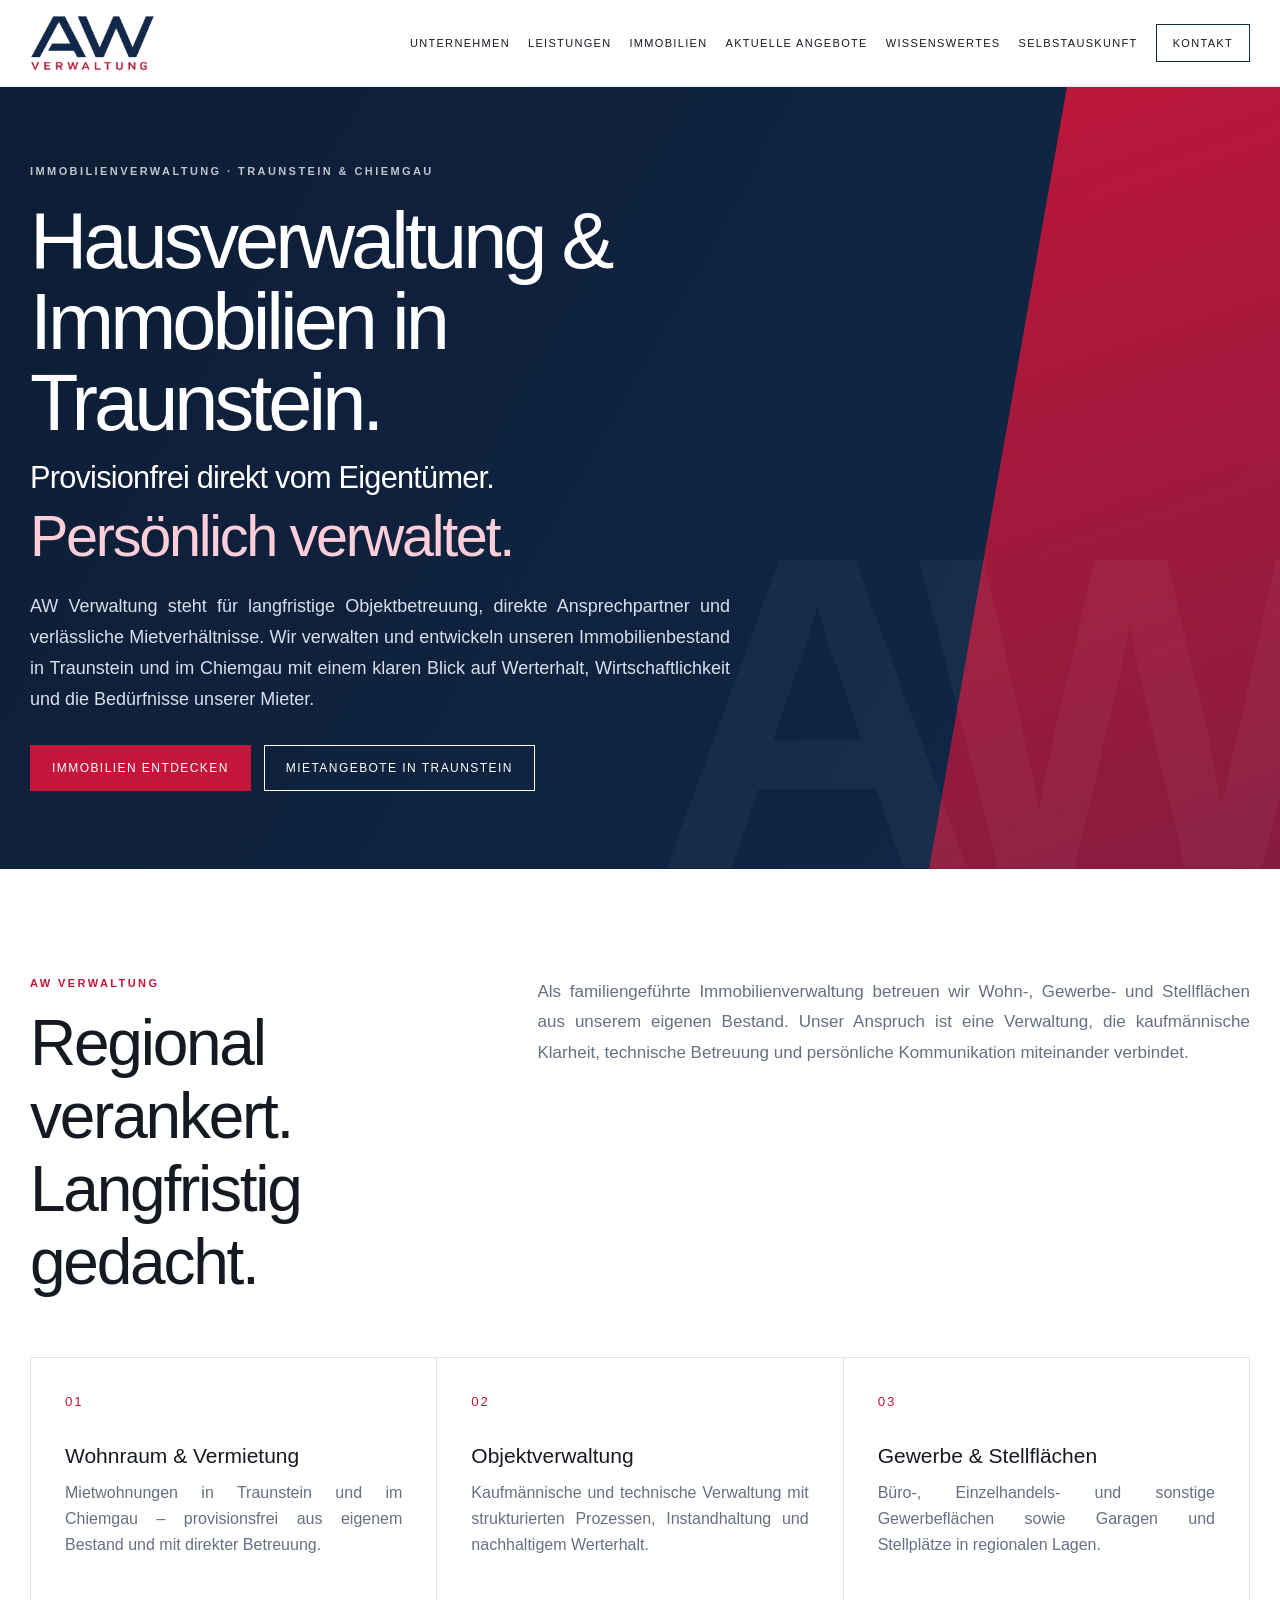
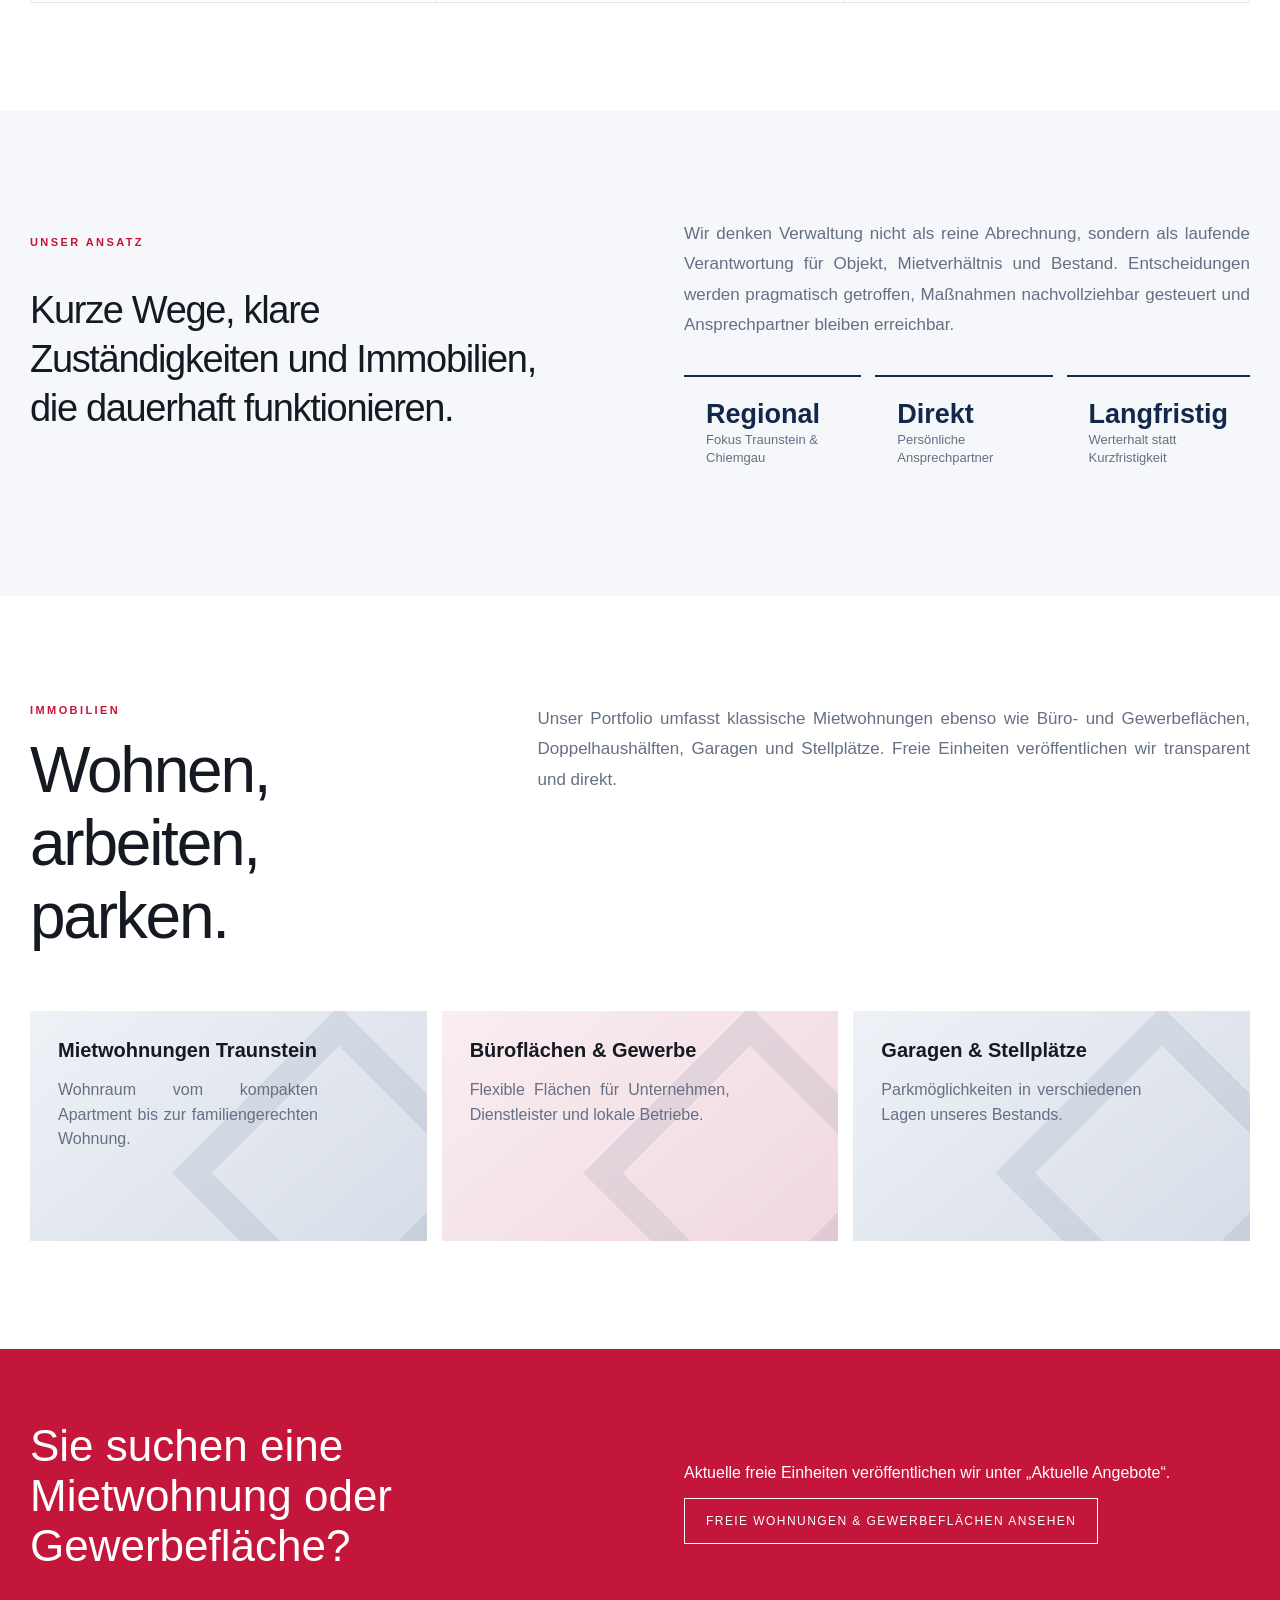
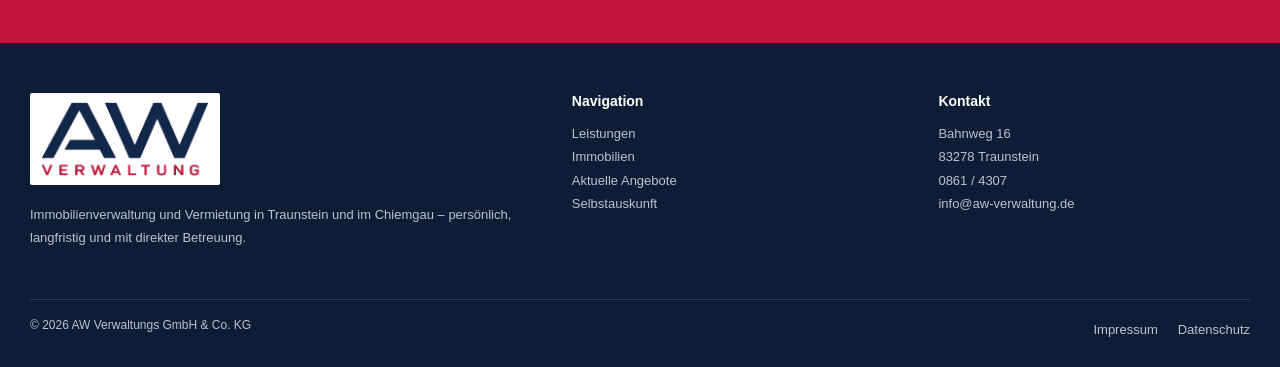
==== index.html @ 9e70189b "Optimize homepage H1 for local SEO" ====
<!doctype html><html lang="de"><head><meta charset="utf-8"><meta name="viewport" content="width=device-width,initial-scale=1"><title>Hausverwaltung Traunstein & Chiemgau | Mietwohnungen & Objektverwaltung | AW Verwaltung</title><meta name="description" content="AW Verwaltung in Traunstein: Hausverwaltung und Objektverwaltung im Chiemgau, Mietwohnungen in Traunstein, Büroflächen, Gewerbeimmobilien, Garagen und Stellplätze aus eigenem Bestand."><meta name="robots" content="index,follow,max-image-preview:large"><link rel="canonical" href="https://www.aw-verwaltung.de/"><meta property="og:title" content="AW Verwaltung | Immobilien in Traunstein & im Chiemgau"><meta property="og:description" content="Persönliche Immobilienverwaltung, Mietwohnungen, Büro- und Gewerbeflächen in Traunstein und im Chiemgau."><meta property="og:type" content="website"><meta property="og:url" content="https://www.aw-verwaltung.de/"><meta property="og:site_name" content="AW Verwaltung"><meta property="og:locale" content="de_DE"><meta property="og:image" content="https://www.aw-verwaltung.de/assets/aw-preview.jpg?v=20260828-2"><meta property="og:image:secure_url" content="https://www.aw-verwaltung.de/assets/aw-preview.jpg?v=20260828-2"><meta property="og:image:type" content="image/jpeg"><meta property="og:image:width" content="1200"><meta property="og:image:height" content="630"><meta property="og:image:alt" content="AW Verwaltung"><meta name="twitter:card" content="summary_large_image"><meta name="twitter:image" content="https://www.aw-verwaltung.de/assets/aw-preview.jpg?v=20260828-2"><link rel="icon" type="image/png" href="assets/favicon.png"><link rel="apple-touch-icon" href="assets/apple-touch-icon.png"><link rel="stylesheet" href="styles.css"><script type="application/ld+json">{"@context":"https://schema.org","@graph":[{"@type":["Organization","RealEstateAgent"],"@id":"https://www.aw-verwaltung.de/#organization","name":"AW Verwaltungs GmbH & Co. KG","url":"https://www.aw-verwaltung.de/","email":"info@aw-verwaltung.de","telephone":"+49-861-4307","address":{"@type":"PostalAddress","streetAddress":"Bahnweg 16","postalCode":"83278","addressLocality":"Traunstein","addressCountry":"DE"},"areaServed":[{"@type":"City","name":"Traunstein"},{"@type":"AdministrativeArea","name":"Chiemgau"}],"knowsAbout":["Hausverwaltung","Objektverwaltung","Mietverwaltung","Mietwohnungen","Büroflächen","Gewerbeimmobilien","Garagen und Stellplätze"]},{"@type":"WebSite","@id":"https://www.aw-verwaltung.de/#website","url":"https://www.aw-verwaltung.de/","name":"AW Verwaltung","publisher":{"@id":"https://www.aw-verwaltung.de/#organization"},"inLanguage":"de-DE"}]}</script></head><body><header class="header"><div class="wrap nav"><a class="brand" href="index.html"><img src="assets/aw-logo.png" alt="AW Verwaltung"></a><button class="menu" aria-label="Menü öffnen" aria-expanded="false">☰</button><nav class="navlinks"><a href="unternehmen.html">Unternehmen</a><a href="leistungen.html">Leistungen</a><a href="immobilien.html">Immobilien</a><a href="wissenswertes.html">Wissenswertes</a><a href="selbstauskunft.html">Selbstauskunft</a><a class="nav-cta" href="kontakt.html">Kontakt</a></nav></div></header><main><section class="hero"><div class="hero-accent"></div><div class="wrap hero-inner"><div class="hero-copy"><div class="eyebrow">Immobilienverwaltung · Traunstein &amp; Chiemgau</div><h1>Hausverwaltung &amp; Immobilien in Traunstein.</h1><div style="font-size:clamp(22px,2.4vw,34px);line-height:1.2;color:#fff;margin:-8px 0 8px;letter-spacing:-.025em">Provisionfrei direkt vom Eigentümer.</div><span class="hero-typed" style="display:block;font-size:clamp(34px,4.5vw,62px);line-height:1.08;color:#ffced9;letter-spacing:-.04em;margin-bottom:24px" data-typed-phrases="Persönlich verwaltet.|Werte langfristig erhalten.|Modern organisiert.|Verlässlich betreut.">Persönlich verwaltet.</span><p>AW Verwaltung steht für langfristige Objektbetreuung, direkte Ansprechpartner und verlässliche Mietverhältnisse. Wir verwalten und entwickeln unseren Immobilienbestand in Traunstein und im Chiemgau mit einem klaren Blick auf Werterhalt, Wirtschaftlichkeit und die Bedürfnisse unserer Mieter.</p><div class="actions"><a class="btn btn-red" href="immobilien.html">Immobilien entdecken</a><a class="btn btn-ghost" href="angebote.html">Mietangebote in Traunstein</a></div></div></div></section><section class="section"><div class="wrap"><div class="section-head"><div><div class="label">AW Verwaltung</div><h2>Regional verankert. Langfristig gedacht.</h2></div><p>Als familiengeführte Immobilienverwaltung betreuen wir Wohn-, Gewerbe- und Stellflächen aus unserem eigenen Bestand. Unser Anspruch ist eine Verwaltung, die kaufmännische Klarheit, technische Betreuung und persönliche Kommunikation miteinander verbindet.</p></div><div class="grid3 reveal"><div class="card"><small>01</small><h3>Wohnraum &amp; Vermietung</h3><p>Mietwohnungen in Traunstein und im Chiemgau – provisionsfrei aus eigenem Bestand und mit direkter Betreuung.</p></div><div class="card"><small>02</small><h3>Objektverwaltung</h3><p>Kaufmännische und technische Verwaltung mit strukturierten Prozessen, Instandhaltung und nachhaltigem Werterhalt.</p></div><div class="card"><small>03</small><h3>Gewerbe &amp; Stellflächen</h3><p>Büro-, Einzelhandels- und sonstige Gewerbeflächen sowie Garagen und Stellplätze in regionalen Lagen.</p></div></div></div></section><section class="section soft"><div class="wrap split"><div><div class="label">Unser Ansatz</div><p class="statement">Kurze Wege, klare Zuständigkeiten und Immobilien, die dauerhaft funktionieren.</p></div><div><p class="lead">Wir denken Verwaltung nicht als reine Abrechnung, sondern als laufende Verantwortung für Objekt, Mietverhältnis und Bestand. Entscheidungen werden pragmatisch getroffen, Maßnahmen nachvollziehbar gesteuert und Ansprechpartner bleiben erreichbar.</p><div class="stats"><div class="stat"><strong>Regional</strong><span>Fokus Traunstein &amp; Chiemgau</span></div><div class="stat"><strong>Direkt</strong><span>Persönliche Ansprechpartner</span></div><div class="stat"><strong>Langfristig</strong><span>Werterhalt statt Kurzfristigkeit</span></div></div></div></div></section><section class="section"><div class="wrap"><div class="section-head"><div><div class="label">Immobilien</div><h2>Wohnen, arbeiten, parken.</h2></div><p>Unser Portfolio umfasst klassische Mietwohnungen ebenso wie Büro- und Gewerbeflächen, Doppelhaushälften, Garagen und Stellplätze. Freie Einheiten veröffentlichen wir transparent und direkt.</p></div><div class="portfolio reveal"><div class="property"><b>Mietwohnungen Traunstein</b><p>Wohnraum vom kompakten Apartment bis zur familiengerechten Wohnung.</p></div><div class="property"><b>Büroflächen &amp; Gewerbe</b><p>Flexible Flächen für Unternehmen, Dienstleister und lokale Betriebe.</p></div><div class="property"><b>Garagen &amp; Stellplätze</b><p>Parkmöglichkeiten in verschiedenen Lagen unseres Bestands.</p></div></div></div></section><section class="cta-band"><div class="wrap split"><h2>Sie suchen eine Mietwohnung oder Gewerbefläche?</h2><div><p>Aktuelle freie Einheiten veröffentlichen wir unter „Aktuelle Angebote“.</p><a class="btn btn-ghost" href="angebote.html">Freie Wohnungen & Gewerbeflächen ansehen</a></div></div></section></main><footer class="footer"><div class="wrap"><div class="footer-grid"><div><img class="footer-logo" src="assets/aw-logo-footer.png" alt="AW Verwaltung"><p>Immobilienverwaltung und Vermietung in Traunstein und im Chiemgau – persönlich, langfristig und mit direkter Betreuung.</p></div><div><h4>Navigation</h4><a href="leistungen.html">Leistungen</a><br><a href="immobilien.html">Immobilien</a><br><a href="angebote.html">Aktuelle Angebote</a><br><a href="selbstauskunft.html">Selbstauskunft</a></div><div><h4>Kontakt</h4><p>Bahnweg 16<br>83278 Traunstein<br>0861 / 4307<br><a href="mailto:info@aw-verwaltung.de">info@aw-verwaltung.de</a></p></div></div><div class="footer-bottom"><span>© <span data-year></span> AW Verwaltungs GmbH &amp; Co. KG</span><div class="footer-links"><a href="impressum.html">Impressum</a><a href="datenschutz.html">Datenschutz</a></div></div></div></footer><script src="script.js"></script></body></html>
---- styles.css ----
:root{--navy:#11284a;--navy2:#0d1d35;--red:#c4163a;--ink:#151922;--muted:#657083;--line:#e3e7ed;--soft:#f5f7fa;--white:#fff;--max:1220px}*{box-sizing:border-box}html{scroll-behavior:smooth}body{margin:0;font-family:Arial,Helvetica,sans-serif;color:var(--ink);background:#fff;-webkit-font-smoothing:antialiased}a{color:inherit;text-decoration:none}img{max-width:100%;display:block}.wrap{width:min(calc(100% - 44px),var(--max));margin:auto}.header{position:sticky;top:0;z-index:50;background:rgba(255,255,255,.96);border-bottom:1px solid rgba(17,40,74,.08);backdrop-filter:blur(12px)}.nav{height:86px;display:flex;align-items:center;justify-content:space-between;gap:24px}.brand{display:flex;align-items:center;height:60px;overflow:visible}.brand img{width:154px;height:58px;object-fit:contain;object-position:left center}.navlinks{display:flex;gap:26px;align-items:center;font-size:12px;letter-spacing:.12em;text-transform:uppercase}.navlinks a:hover,.navlinks a.active{color:var(--red)}.nav-cta{border:1px solid var(--navy);padding:12px 16px}.menu{display:none;border:0;background:none;font-size:26px}.hero{position:relative;overflow:hidden;background:linear-gradient(120deg,var(--navy2),var(--navy));color:white;min-height:650px}.hero:after{content:"AW";position:absolute;right:-2vw;bottom:-8vw;font-size:min(35vw,520px);font-weight:700;color:rgba(255,255,255,.035);letter-spacing:-.08em}.hero-accent{position:absolute;right:-10%;top:0;width:32%;height:100%;background:linear-gradient(160deg,rgba(196,22,58,.95),rgba(196,22,58,.65));transform:skewX(-10deg)}.hero-inner{position:relative;z-index:2;min-height:650px;display:flex;align-items:center}.hero-copy{max-width:780px;padding:78px 0}.eyebrow,.label{font-size:11px;letter-spacing:.22em;text-transform:uppercase;font-weight:700}.eyebrow{color:#fff;opacity:.74}.hero h1{font-size:clamp(54px,6.2vw,88px);line-height:1.02;letter-spacing:-.05em;font-weight:400;margin:24px 0}.hero h1 span{display:block;color:#ffced9}.hero p{font-size:18px;line-height:1.72;color:#d8dfeb;max-width:700px}.actions{display:flex;gap:13px;flex-wrap:wrap;margin-top:30px}.btn{display:inline-block;padding:15px 21px;border:1px solid currentColor;font-size:12px;text-transform:uppercase;letter-spacing:.12em}.btn-red{background:var(--red);border-color:var(--red);color:#fff}.btn-ghost{color:#fff}.section{padding:108px 0}.soft{background:var(--soft)}.section-head{display:grid;grid-template-columns:.75fr 1.25fr;gap:80px;align-items:end;margin-bottom:58px}.label{color:var(--red);margin-bottom:18px}.section h2,.page-hero h1{font-size:clamp(40px,5vw,64px);line-height:1.06;letter-spacing:-.045em;font-weight:400;margin:0}.section-head p,.lead{font-size:17px;line-height:1.8;color:var(--muted);margin:0}.grid3{display:grid;grid-template-columns:repeat(3,1fr);border-left:1px solid var(--line);border-top:1px solid var(--line)}.card{padding:34px;min-height:245px;border-right:1px solid var(--line);border-bottom:1px solid var(--line);background:#fff}.card small{color:var(--red);letter-spacing:.14em}.card h3{font-size:21px;font-weight:500;margin:34px 0 12px}.card p{color:var(--muted);line-height:1.65;margin:0}.services-grid .card{opacity:0;transform:translateY(30px);clip-path:inset(12% 0 0 0);transition:opacity .9s ease,transform 1.05s cubic-bezier(.22,.61,.36,1),clip-path 1.05s cubic-bezier(.22,.61,.36,1)}.services-grid.is-visible .card{opacity:1;transform:none;clip-path:inset(0)}.services-grid .card:nth-child(1){transition-delay:0ms}.services-grid .card:nth-child(2){transition-delay:130ms}.services-grid .card:nth-child(3){transition-delay:260ms}.services-grid .card:nth-child(4){transition-delay:390ms}.services-grid .card:nth-child(5){transition-delay:520ms}.services-grid .card:nth-child(6){transition-delay:650ms}.split{display:grid;grid-template-columns:1fr 1fr;gap:88px;align-items:center}.statement{font-size:38px;line-height:1.22;letter-spacing:-.035em}.stats{display:grid;grid-template-columns:repeat(3,1fr);gap:14px;margin-top:34px}.stat{padding:22px;border-top:2px solid var(--navy)}.stat strong{display:block;font-size:27px;color:var(--navy)}.stat span{font-size:13px;color:var(--muted)}.portfolio{display:grid;grid-template-columns:repeat(3,1fr);gap:15px}.property{position:relative;background:linear-gradient(140deg,#eef2f7,#d7dde7);min-height:230px;padding:28px;overflow:hidden}.property:after{content:"";position:absolute;right:-30px;bottom:-50px;width:180px;height:180px;border:28px solid rgba(17,40,74,.08);transform:rotate(45deg)}.property b{position:relative;z-index:2;font-size:20px}.property p{position:relative;z-index:2;color:var(--muted);line-height:1.55;max-width:260px}.property:nth-child(2n){background:linear-gradient(140deg,#f9eef1,#f0d8df)}.insights-grid{display:grid;grid-template-columns:repeat(12,1fr);gap:14px}.insight-card{margin:0;position:relative;grid-column:span 6;min-height:300px;overflow:hidden;background:#e8edf3}.insight-card.wide{grid-column:span 12;min-height:440px}.insight-card img{width:100%;height:100%;min-height:300px;position:absolute;inset:0;object-fit:cover;transition:transform .85s cubic-bezier(.22,.61,.36,1)}.insight-card:hover img{transform:scale(1.025)}.insight-card figcaption{position:absolute;left:18px;bottom:16px;z-index:2;color:#fff;background:rgba(13,29,53,.8);padding:9px 11px;font-size:11px;letter-spacing:.11em;text-transform:uppercase;backdrop-filter:blur(6px)}.insight-card .insight-copy{position:absolute;inset:auto 0 0 0;padding:70px 24px 22px;color:#fff;background:linear-gradient(transparent,rgba(13,29,53,.84));z-index:1}.insight-card .insight-copy b{font-size:22px;font-weight:500}.insight-card .insight-copy p{max-width:540px;margin:6px 0 0;color:#e5eaf1;line-height:1.55}.cta-band{background:var(--red);color:white;padding:72px 0}.cta-band .split{align-items:center}.cta-band h2{font-size:44px;font-weight:400;margin:0}.page-hero{background:var(--navy);color:#fff;padding:90px 0 78px}.page-hero p{max-width:760px;color:#d5deea;font-size:17px;line-height:1.72}.team{display:grid;grid-template-columns:repeat(5,1fr);gap:14px}.person{border:1px solid var(--line);padding:20px;background:#fff}.person-photo{display:block!important;aspect-ratio:1/1;object-fit:cover;object-position:center 28%;width:100%;height:auto;background:#edf1f6}.initials{aspect-ratio:1/1;background:linear-gradient(135deg,var(--navy),#375a80);display:grid;place-items:center;color:white;font-size:40px}.person h3{font-size:18px;margin:16px 0 5px}.person p{font-size:13px;color:var(--muted);line-height:1.5}.article{max-width:820px}.article h2{font-size:31px;margin-top:42px}.article p,.article li{color:#535e70;line-height:1.75}.contact-grid{display:grid;grid-template-columns:.85fr 1.15fr;gap:90px}.contact-box{border-top:1px solid var(--line);padding-top:20px}.contact-box small{display:block;text-transform:uppercase;letter-spacing:.15em;color:var(--muted);font-size:10px;margin-top:20px}.contact-box strong,.contact-box a{display:block;font-size:21px;font-weight:500;margin-top:5px}.downloads{display:grid;grid-template-columns:1fr 1fr;gap:16px}.download{padding:28px;border:1px solid var(--line);background:white}.download h3{margin:0 0 10px}.notice{background:#fff4f6;border-left:4px solid var(--red);padding:18px 20px;color:#4e5869;line-height:1.6}.footer{background:#0d1d35;color:#b9c3d2;padding:50px 0 26px}.footer-grid{display:grid;grid-template-columns:1.25fr .8fr .8fr;gap:55px}.footer-logo{display:none!important}.footer-grid>div:first-child:before{content:"AW";display:block;color:#fff;font-size:52px;line-height:.88;font-weight:700;letter-spacing:-.08em;margin-bottom:12px}.footer-grid>div:first-child p:before{content:"VERWALTUNG";display:block;color:var(--red);font-size:10px;font-weight:700;letter-spacing:.3em;margin:0 0 18px 2px}.footer h4{color:white;margin:0 0 13px;font-size:14px}.footer p,.footer a{font-size:13px;line-height:1.8}.footer-bottom{border-top:1px solid rgba(255,255,255,.14);margin-top:36px;padding-top:18px;display:flex;justify-content:space-between;font-size:12px}.footer-links{display:flex;gap:20px}.legal{max-width:900px}.legal h1{font-size:52px;font-weight:400}.legal h2{font-size:22px;margin-top:40px}.legal p,.legal li{line-height:1.72;color:#535e70}.reveal{opacity:0;transform:translateY(22px);transition:opacity .75s ease,transform .9s cubic-bezier(.22,.61,.36,1)}.reveal.visible{opacity:1;transform:none}@media(max-width:920px){.menu{display:block}.navlinks{display:none;position:absolute;left:0;right:0;top:86px;background:white;padding:24px;flex-direction:column;align-items:flex-start}.navlinks.open{display:flex}.section-head,.split,.contact-grid{grid-template-columns:1fr;gap:38px}.grid3,.portfolio{grid-template-columns:1fr 1fr}.team{grid-template-columns:repeat(3,1fr)}.hero-accent{opacity:.2;width:44%}}@media(max-width:700px){.insight-card,.insight-card.wide{grid-column:1/-1;min-height:270px}}@media(max-width:620px){.wrap{width:min(calc(100% - 28px),var(--max))}.nav{height:76px}.navlinks{top:76px}.brand{height:52px}.brand img{width:132px;height:48px}.hero,.hero-inner{min-height:610px}.hero-copy{padding:60px 0}.hero h1{font-size:47px}.hero p{font-size:16px}.hero-accent{display:none}.section{padding:78px 0}.grid3,.portfolio,.team,.stats,.downloads{grid-template-columns:1fr}.section h2,.page-hero h1{font-size:42px}.statement{font-size:31px}.footer-grid{grid-template-columns:1fr}.footer-bottom{flex-direction:column;gap:16px}}@media(prefers-reduced-motion:reduce){html{scroll-behavior:auto}.reveal,.services-grid .card{opacity:1;transform:none;clip-path:none;transition:none}}
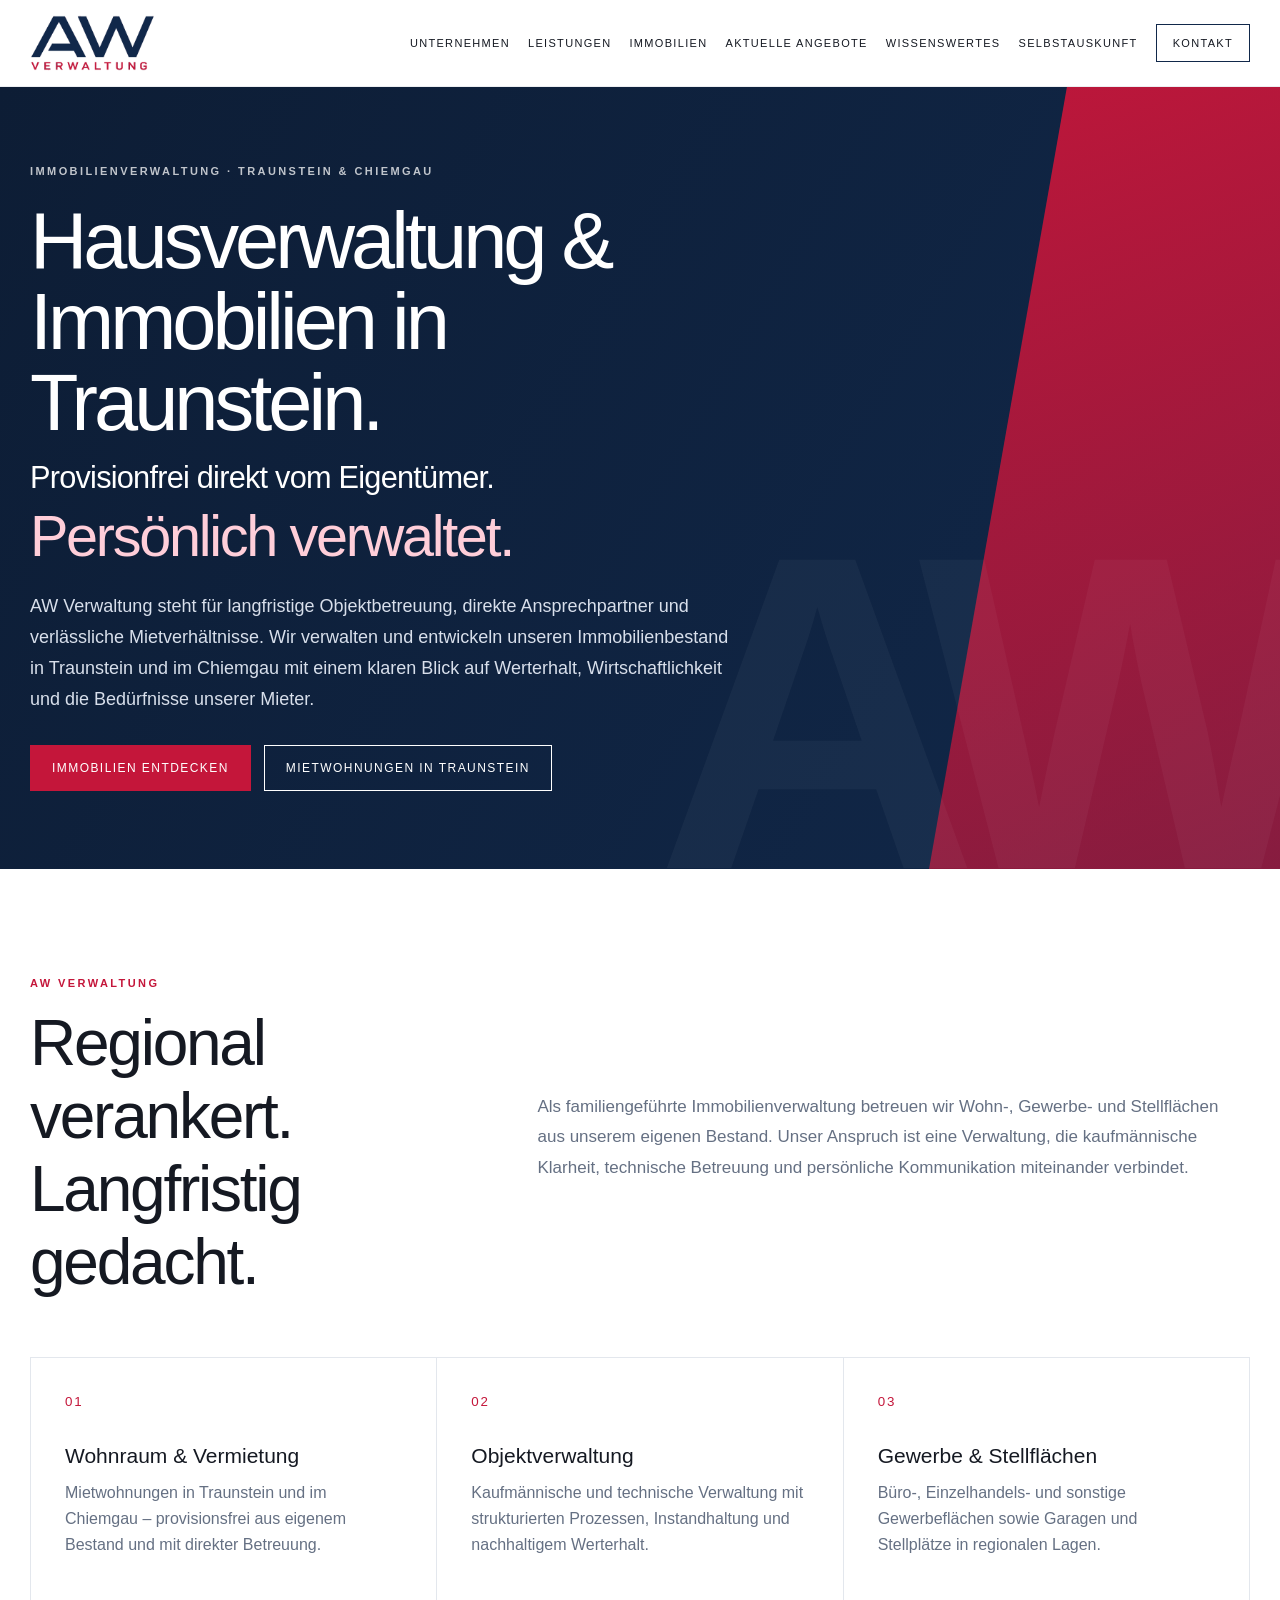
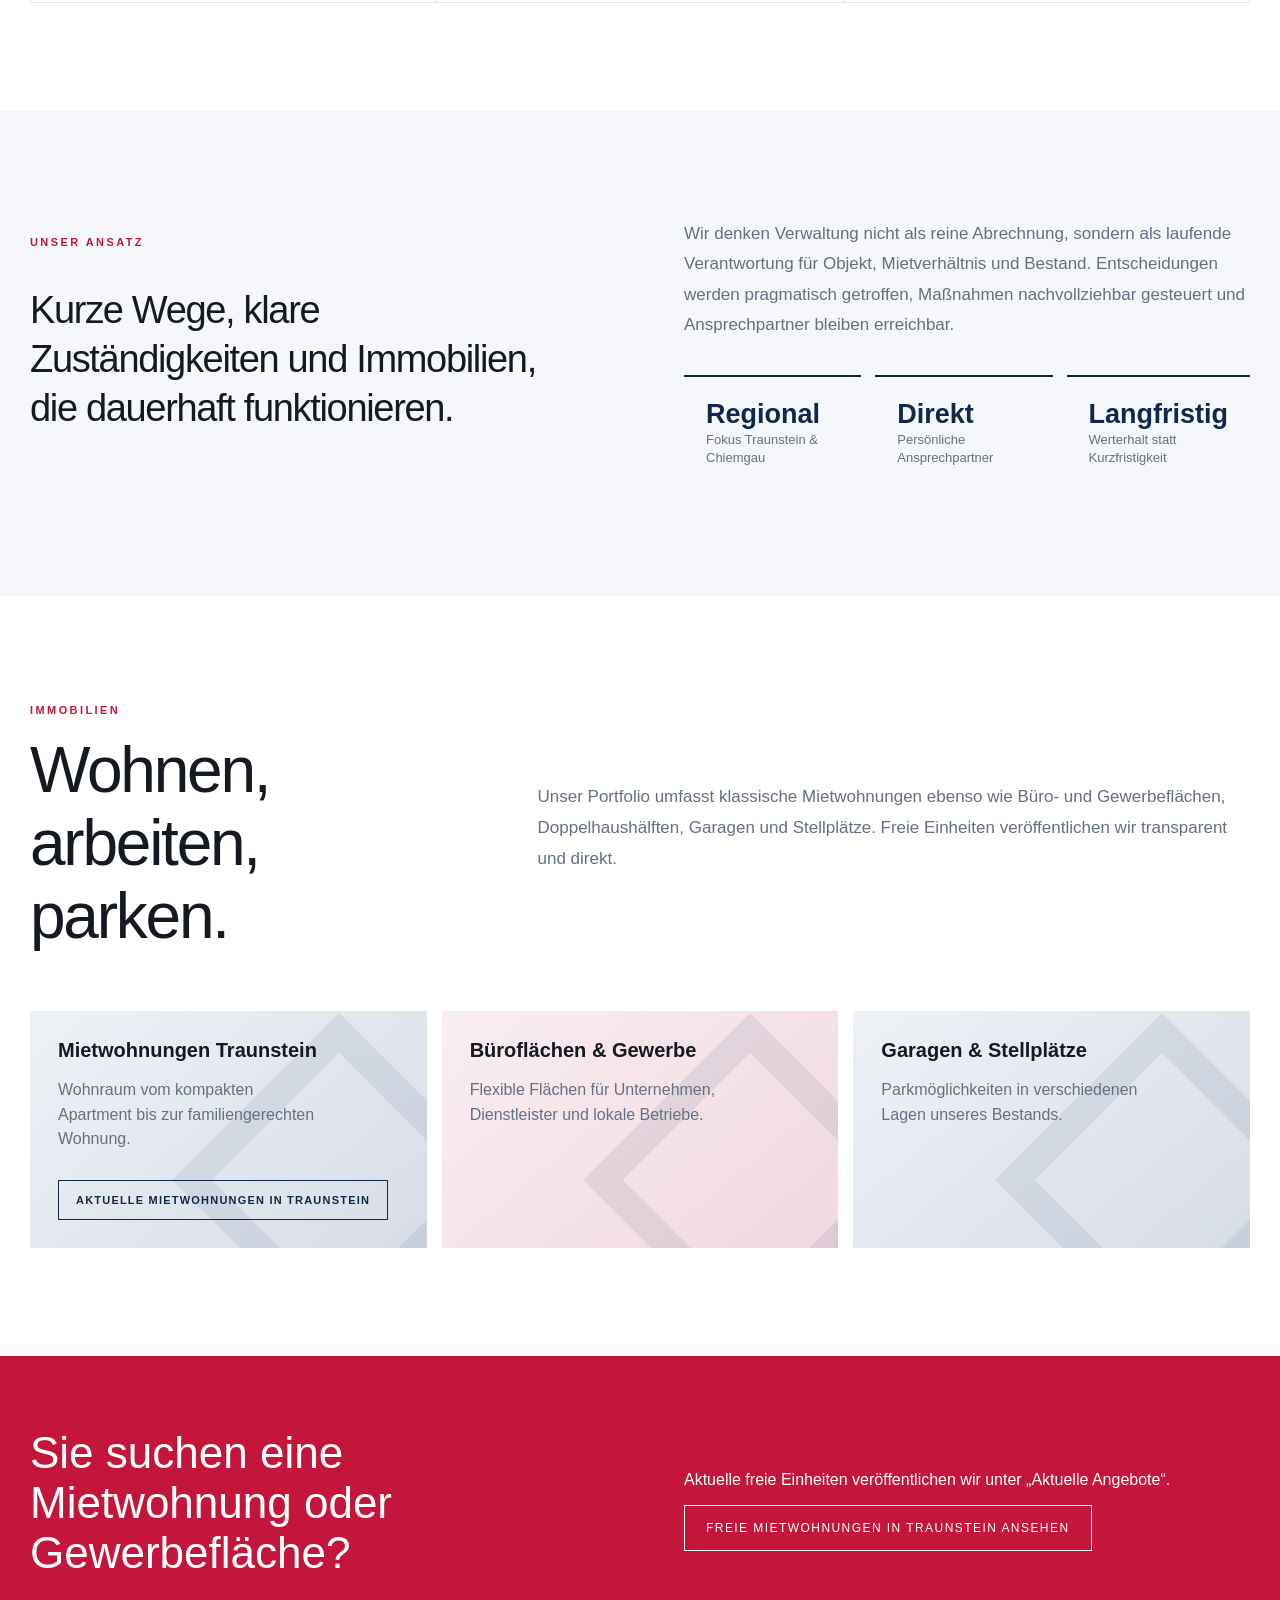
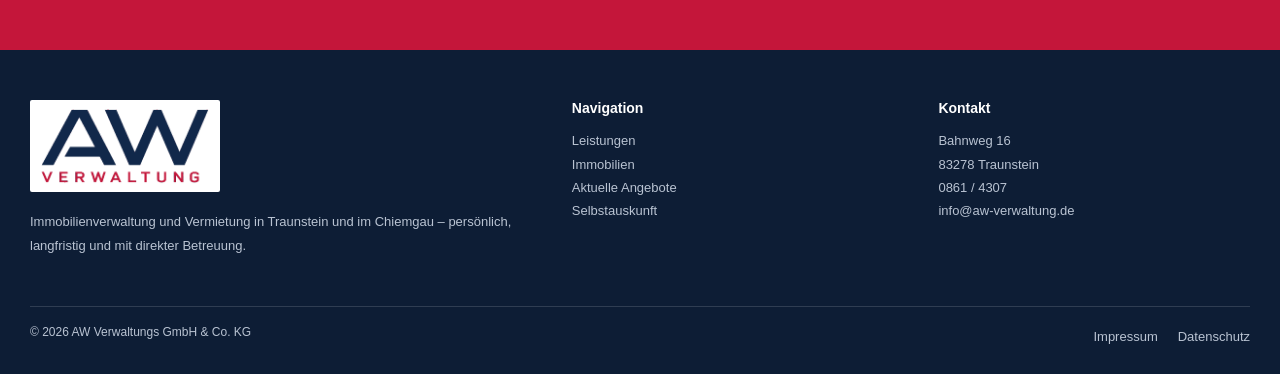
==== commit 02c2b1fb: "Strengthen rental offer links and favicon on homepage" ====
--- a/index.html
+++ b/index.html
@@ -1 +1 @@
-<!doctype html><html lang="de"><head><meta charset="utf-8"><meta name="viewport" content="width=device-width,initial-scale=1"><title>Hausverwaltung Traunstein & Chiemgau | Mietwohnungen & Objektverwaltung | AW Verwaltung</title><meta name="description" content="AW Verwaltung in Traunstein: Hausverwaltung und Objektverwaltung im Chiemgau, Mietwohnungen in Traunstein, Büroflächen, Gewerbeimmobilien, Garagen und Stellplätze aus eigenem Bestand."><meta name="robots" content="index,follow,max-image-preview:large"><link rel="canonical" href="https://www.aw-verwaltung.de/"><meta property="og:title" content="AW Verwaltung | Immobilien in Traunstein & im Chiemgau"><meta property="og:description" content="Persönliche Immobilienverwaltung, Mietwohnungen, Büro- und Gewerbeflächen in Traunstein und im Chiemgau."><meta property="og:type" content="website"><meta property="og:url" content="https://www.aw-verwaltung.de/"><meta property="og:site_name" content="AW Verwaltung"><meta property="og:locale" content="de_DE"><meta property="og:image" content="https://www.aw-verwaltung.de/assets/aw-preview.jpg?v=20260828-2"><meta property="og:image:secure_url" content="https://www.aw-verwaltung.de/assets/aw-preview.jpg?v=20260828-2"><meta property="og:image:type" content="image/jpeg"><meta property="og:image:width" content="1200"><meta property="og:image:height" content="630"><meta property="og:image:alt" content="AW Verwaltung"><meta name="twitter:card" content="summary_large_image"><meta name="twitter:image" content="https://www.aw-verwaltung.de/assets/aw-preview.jpg?v=20260828-2"><link rel="icon" type="image/png" href="assets/favicon.png"><link rel="apple-touch-icon" href="assets/apple-touch-icon.png"><link rel="stylesheet" href="styles.css"><script type="application/ld+json">{"@context":"https://schema.org","@graph":[{"@type":["Organization","RealEstateAgent"],"@id":"https://www.aw-verwaltung.de/#organization","name":"AW Verwaltungs GmbH & Co. KG","url":"https://www.aw-verwaltung.de/","email":"info@aw-verwaltung.de","telephone":"+49-861-4307","address":{"@type":"PostalAddress","streetAddress":"Bahnweg 16","postalCode":"83278","addressLocality":"Traunstein","addressCountry":"DE"},"areaServed":[{"@type":"City","name":"Traunstein"},{"@type":"AdministrativeArea","name":"Chiemgau"}],"knowsAbout":["Hausverwaltung","Objektverwaltung","Mietverwaltung","Mietwohnungen","Büroflächen","Gewerbeimmobilien","Garagen und Stellplätze"]},{"@type":"WebSite","@id":"https://www.aw-verwaltung.de/#website","url":"https://www.aw-verwaltung.de/","name":"AW Verwaltung","publisher":{"@id":"https://www.aw-verwaltung.de/#organization"},"inLanguage":"de-DE"}]}</script></head><body><header class="header"><div class="wrap nav"><a class="brand" href="index.html"><img src="assets/aw-logo.png" alt="AW Verwaltung"></a><button class="menu" aria-label="Menü öffnen" aria-expanded="false">☰</button><nav class="navlinks"><a href="unternehmen.html">Unternehmen</a><a href="leistungen.html">Leistungen</a><a href="immobilien.html">Immobilien</a><a href="wissenswertes.html">Wissenswertes</a><a href="selbstauskunft.html">Selbstauskunft</a><a class="nav-cta" href="kontakt.html">Kontakt</a></nav></div></header><main><section class="hero"><div class="hero-accent"></div><div class="wrap hero-inner"><div class="hero-copy"><div class="eyebrow">Immobilienverwaltung · Traunstein &amp; Chiemgau</div><h1>Hausverwaltung &amp; Immobilien in Traunstein.</h1><div style="font-size:clamp(22px,2.4vw,34px);line-height:1.2;color:#fff;margin:-8px 0 8px;letter-spacing:-.025em">Provisionfrei direkt vom Eigentümer.</div><span class="hero-typed" style="display:block;font-size:clamp(34px,4.5vw,62px);line-height:1.08;color:#ffced9;letter-spacing:-.04em;margin-bottom:24px" data-typed-phrases="Persönlich verwaltet.|Werte langfristig erhalten.|Modern organisiert.|Verlässlich betreut.">Persönlich verwaltet.</span><p>AW Verwaltung steht für langfristige Objektbetreuung, direkte Ansprechpartner und verlässliche Mietverhältnisse. Wir verwalten und entwickeln unseren Immobilienbestand in Traunstein und im Chiemgau mit einem klaren Blick auf Werterhalt, Wirtschaftlichkeit und die Bedürfnisse unserer Mieter.</p><div class="actions"><a class="btn btn-red" href="immobilien.html">Immobilien entdecken</a><a class="btn btn-ghost" href="angebote.html">Mietangebote in Traunstein</a></div></div></div></section><section class="section"><div class="wrap"><div class="section-head"><div><div class="label">AW Verwaltung</div><h2>Regional verankert. Langfristig gedacht.</h2></div><p>Als familiengeführte Immobilienverwaltung betreuen wir Wohn-, Gewerbe- und Stellflächen aus unserem eigenen Bestand. Unser Anspruch ist eine Verwaltung, die kaufmännische Klarheit, technische Betreuung und persönliche Kommunikation miteinander verbindet.</p></div><div class="grid3 reveal"><div class="card"><small>01</small><h3>Wohnraum &amp; Vermietung</h3><p>Mietwohnungen in Traunstein und im Chiemgau – provisionsfrei aus eigenem Bestand und mit direkter Betreuung.</p></div><div class="card"><small>02</small><h3>Objektverwaltung</h3><p>Kaufmännische und technische Verwaltung mit strukturierten Prozessen, Instandhaltung und nachhaltigem Werterhalt.</p></div><div class="card"><small>03</small><h3>Gewerbe &amp; Stellflächen</h3><p>Büro-, Einzelhandels- und sonstige Gewerbeflächen sowie Garagen und Stellplätze in regionalen Lagen.</p></div></div></div></section><section class="section soft"><div class="wrap split"><div><div class="label">Unser Ansatz</div><p class="statement">Kurze Wege, klare Zuständigkeiten und Immobilien, die dauerhaft funktionieren.</p></div><div><p class="lead">Wir denken Verwaltung nicht als reine Abrechnung, sondern als laufende Verantwortung für Objekt, Mietverhältnis und Bestand. Entscheidungen werden pragmatisch getroffen, Maßnahmen nachvollziehbar gesteuert und Ansprechpartner bleiben erreichbar.</p><div class="stats"><div class="stat"><strong>Regional</strong><span>Fokus Traunstein &amp; Chiemgau</span></div><div class="stat"><strong>Direkt</strong><span>Persönliche Ansprechpartner</span></div><div class="stat"><strong>Langfristig</strong><span>Werterhalt statt Kurzfristigkeit</span></div></div></div></div></section><section class="section"><div class="wrap"><div class="section-head"><div><div class="label">Immobilien</div><h2>Wohnen, arbeiten, parken.</h2></div><p>Unser Portfolio umfasst klassische Mietwohnungen ebenso wie Büro- und Gewerbeflächen, Doppelhaushälften, Garagen und Stellplätze. Freie Einheiten veröffentlichen wir transparent und direkt.</p></div><div class="portfolio reveal"><div class="property"><b>Mietwohnungen Traunstein</b><p>Wohnraum vom kompakten Apartment bis zur familiengerechten Wohnung.</p></div><div class="property"><b>Büroflächen &amp; Gewerbe</b><p>Flexible Flächen für Unternehmen, Dienstleister und lokale Betriebe.</p></div><div class="property"><b>Garagen &amp; Stellplätze</b><p>Parkmöglichkeiten in verschiedenen Lagen unseres Bestands.</p></div></div></div></section><section class="cta-band"><div class="wrap split"><h2>Sie suchen eine Mietwohnung oder Gewerbefläche?</h2><div><p>Aktuelle freie Einheiten veröffentlichen wir unter „Aktuelle Angebote“.</p><a class="btn btn-ghost" href="angebote.html">Freie Wohnungen & Gewerbeflächen ansehen</a></div></div></section></main><footer class="footer"><div class="wrap"><div class="footer-grid"><div><img class="footer-logo" src="assets/aw-logo-footer.png" alt="AW Verwaltung"><p>Immobilienverwaltung und Vermietung in Traunstein und im Chiemgau – persönlich, langfristig und mit direkter Betreuung.</p></div><div><h4>Navigation</h4><a href="leistungen.html">Leistungen</a><br><a href="immobilien.html">Immobilien</a><br><a href="angebote.html">Aktuelle Angebote</a><br><a href="selbstauskunft.html">Selbstauskunft</a></div><div><h4>Kontakt</h4><p>Bahnweg 16<br>83278 Traunstein<br>0861 / 4307<br><a href="mailto:info@aw-verwaltung.de">info@aw-verwaltung.de</a></p></div></div><div class="footer-bottom"><span>© <span data-year></span> AW Verwaltungs GmbH &amp; Co. KG</span><div class="footer-links"><a href="impressum.html">Impressum</a><a href="datenschutz.html">Datenschutz</a></div></div></div></footer><script src="script.js"></script></body></html>
+<!doctype html><html lang="de"><head><meta charset="utf-8"><meta name="viewport" content="width=device-width,initial-scale=1"><title>Hausverwaltung Traunstein & Chiemgau | Mietwohnungen & Objektverwaltung | AW Verwaltung</title><meta name="description" content="AW Verwaltung in Traunstein: Hausverwaltung und Objektverwaltung im Chiemgau, Mietwohnungen in Traunstein, Büroflächen, Gewerbeimmobilien, Garagen und Stellplätze aus eigenem Bestand."><meta name="robots" content="index,follow,max-image-preview:large"><link rel="canonical" href="https://www.aw-verwaltung.de/"><meta property="og:title" content="AW Verwaltung | Immobilien in Traunstein & im Chiemgau"><meta property="og:description" content="Persönliche Immobilienverwaltung, Mietwohnungen, Büro- und Gewerbeflächen in Traunstein und im Chiemgau."><meta property="og:type" content="website"><meta property="og:url" content="https://www.aw-verwaltung.de/"><meta property="og:site_name" content="AW Verwaltung"><meta property="og:locale" content="de_DE"><meta property="og:image" content="https://www.aw-verwaltung.de/assets/aw-preview.jpg?v=20260828-2"><meta property="og:image:secure_url" content="https://www.aw-verwaltung.de/assets/aw-preview.jpg?v=20260828-2"><meta property="og:image:type" content="image/jpeg"><meta property="og:image:width" content="1200"><meta property="og:image:height" content="630"><meta property="og:image:alt" content="AW Verwaltung"><meta name="twitter:card" content="summary_large_image"><meta name="twitter:image" content="https://www.aw-verwaltung.de/assets/aw-preview.jpg?v=20260828-2"><link rel="icon" type="image/png" href="assets/aw-logo.png?v=20260904-5"><link rel="shortcut icon" href="assets/aw-logo.png?v=20260904-5"><link rel="apple-touch-icon" href="assets/apple-touch-icon.png"><link rel="stylesheet" href="styles.css"><script type="application/ld+json">{"@context":"https://schema.org","@graph":[{"@type":["Organization","RealEstateAgent"],"@id":"https://www.aw-verwaltung.de/#organization","name":"AW Verwaltungs GmbH & Co. KG","url":"https://www.aw-verwaltung.de/","email":"info@aw-verwaltung.de","telephone":"+49-861-4307","address":{"@type":"PostalAddress","streetAddress":"Bahnweg 16","postalCode":"83278","addressLocality":"Traunstein","addressCountry":"DE"},"areaServed":[{"@type":"City","name":"Traunstein"},{"@type":"AdministrativeArea","name":"Chiemgau"}],"knowsAbout":["Hausverwaltung","Objektverwaltung","Mietverwaltung","Mietwohnungen","Büroflächen","Gewerbeimmobilien","Garagen und Stellplätze"]},{"@type":"WebSite","@id":"https://www.aw-verwaltung.de/#website","url":"https://www.aw-verwaltung.de/","name":"AW Verwaltung","publisher":{"@id":"https://www.aw-verwaltung.de/#organization"},"inLanguage":"de-DE"}]}</script></head><body><header class="header"><div class="wrap nav"><a class="brand" href="index.html"><img src="assets/aw-logo.png" alt="AW Verwaltung"></a><button class="menu" aria-label="Menü öffnen" aria-expanded="false">☰</button><nav class="navlinks"><a href="unternehmen.html">Unternehmen</a><a href="leistungen.html">Leistungen</a><a href="immobilien.html">Immobilien</a><a href="angebote.html">Aktuelle Angebote</a><a href="wissenswertes.html">Wissenswertes</a><a href="selbstauskunft.html">Selbstauskunft</a><a class="nav-cta" href="kontakt.html">Kontakt</a></nav></div></header><main><section class="hero"><div class="hero-accent"></div><div class="wrap hero-inner"><div class="hero-copy"><div class="eyebrow">Immobilienverwaltung · Traunstein &amp; Chiemgau</div><h1>Hausverwaltung &amp; Immobilien in Traunstein.</h1><div style="font-size:clamp(22px,2.4vw,34px);line-height:1.2;color:#fff;margin:-8px 0 8px;letter-spacing:-.025em">Provisionfrei direkt vom Eigentümer.</div><span class="hero-typed" style="display:block;font-size:clamp(34px,4.5vw,62px);line-height:1.08;color:#ffced9;letter-spacing:-.04em;margin-bottom:24px" data-typed-phrases="Persönlich verwaltet.|Werte langfristig erhalten.|Modern organisiert.|Verlässlich betreut.">Persönlich verwaltet.</span><p>AW Verwaltung steht für langfristige Objektbetreuung, direkte Ansprechpartner und verlässliche Mietverhältnisse. Wir verwalten und entwickeln unseren Immobilienbestand in Traunstein und im Chiemgau mit einem klaren Blick auf Werterhalt, Wirtschaftlichkeit und die Bedürfnisse unserer Mieter.</p><div class="actions"><a class="btn btn-red" href="immobilien.html">Immobilien entdecken</a><a class="btn btn-ghost" href="angebote.html">Mietwohnungen in Traunstein</a></div></div></div></section><section class="section"><div class="wrap"><div class="section-head"><div><div class="label">AW Verwaltung</div><h2>Regional verankert. Langfristig gedacht.</h2></div><p>Als familiengeführte Immobilienverwaltung betreuen wir Wohn-, Gewerbe- und Stellflächen aus unserem eigenen Bestand. Unser Anspruch ist eine Verwaltung, die kaufmännische Klarheit, technische Betreuung und persönliche Kommunikation miteinander verbindet.</p></div><div class="grid3 reveal"><div class="card"><small>01</small><h3>Wohnraum &amp; Vermietung</h3><p>Mietwohnungen in Traunstein und im Chiemgau – provisionsfrei aus eigenem Bestand und mit direkter Betreuung.</p></div><div class="card"><small>02</small><h3>Objektverwaltung</h3><p>Kaufmännische und technische Verwaltung mit strukturierten Prozessen, Instandhaltung und nachhaltigem Werterhalt.</p></div><div class="card"><small>03</small><h3>Gewerbe &amp; Stellflächen</h3><p>Büro-, Einzelhandels- und sonstige Gewerbeflächen sowie Garagen und Stellplätze in regionalen Lagen.</p></div></div></div></section><section class="section soft"><div class="wrap split"><div><div class="label">Unser Ansatz</div><p class="statement">Kurze Wege, klare Zuständigkeiten und Immobilien, die dauerhaft funktionieren.</p></div><div><p class="lead">Wir denken Verwaltung nicht als reine Abrechnung, sondern als laufende Verantwortung für Objekt, Mietverhältnis und Bestand. Entscheidungen werden pragmatisch getroffen, Maßnahmen nachvollziehbar gesteuert und Ansprechpartner bleiben erreichbar.</p><div class="stats"><div class="stat"><strong>Regional</strong><span>Fokus Traunstein &amp; Chiemgau</span></div><div class="stat"><strong>Direkt</strong><span>Persönliche Ansprechpartner</span></div><div class="stat"><strong>Langfristig</strong><span>Werterhalt statt Kurzfristigkeit</span></div></div></div></div></section><section class="section"><div class="wrap"><div class="section-head"><div><div class="label">Immobilien</div><h2>Wohnen, arbeiten, parken.</h2></div><p>Unser Portfolio umfasst klassische Mietwohnungen ebenso wie Büro- und Gewerbeflächen, Doppelhaushälften, Garagen und Stellplätze. Freie Einheiten veröffentlichen wir transparent und direkt.</p></div><div class="portfolio reveal"><div class="property"><b>Mietwohnungen Traunstein</b><p>Wohnraum vom kompakten Apartment bis zur familiengerechten Wohnung.</p><a class="contact-action" href="angebote.html">Aktuelle Mietwohnungen in Traunstein</a></div><div class="property"><b>Büroflächen &amp; Gewerbe</b><p>Flexible Flächen für Unternehmen, Dienstleister und lokale Betriebe.</p></div><div class="property"><b>Garagen &amp; Stellplätze</b><p>Parkmöglichkeiten in verschiedenen Lagen unseres Bestands.</p></div></div></div></section><section class="cta-band"><div class="wrap split"><h2>Sie suchen eine Mietwohnung oder Gewerbefläche?</h2><div><p>Aktuelle freie Einheiten veröffentlichen wir unter „Aktuelle Angebote“.</p><a class="btn btn-ghost" href="angebote.html">Freie Mietwohnungen in Traunstein ansehen</a></div></div></section></main><footer class="footer"><div class="wrap"><div class="footer-grid"><div><img class="footer-logo" src="assets/aw-logo-footer.png" alt="AW Verwaltung"><p>Immobilienverwaltung und Vermietung in Traunstein und im Chiemgau – persönlich, langfristig und mit direkter Betreuung.</p></div><div><h4>Navigation</h4><a href="leistungen.html">Leistungen</a><br><a href="immobilien.html">Immobilien</a><br><a href="angebote.html">Aktuelle Angebote</a><br><a href="selbstauskunft.html">Selbstauskunft</a></div><div><h4>Kontakt</h4><p>Bahnweg 16<br>83278 Traunstein<br>0861 / 4307<br><a href="mailto:info@aw-verwaltung.de">info@aw-verwaltung.de</a></p></div></div><div class="footer-bottom"><span>© <span data-year></span> AW Verwaltungs GmbH &amp; Co. KG</span><div class="footer-links"><a href="impressum.html">Impressum</a><a href="datenschutz.html">Datenschutz</a></div></div></div></footer><script src="script.js?v=20260904-5"></script></body></html>
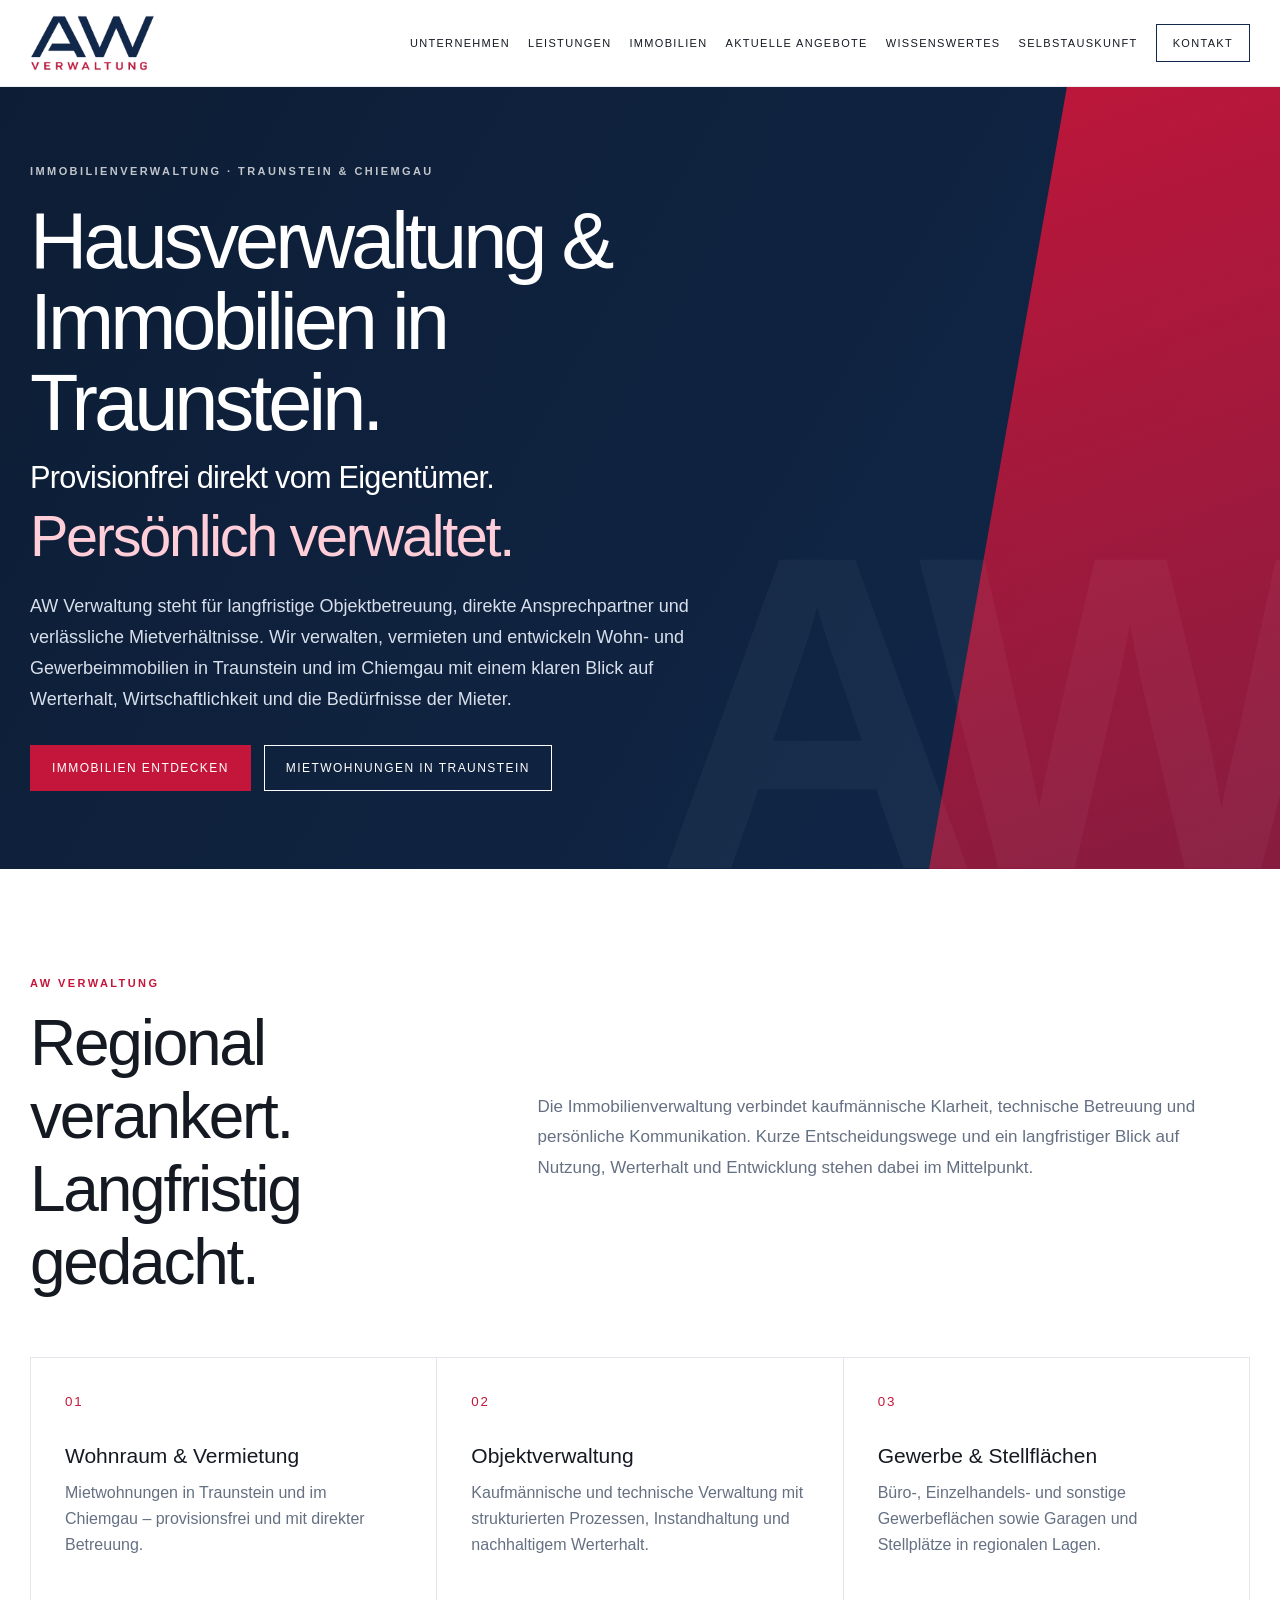
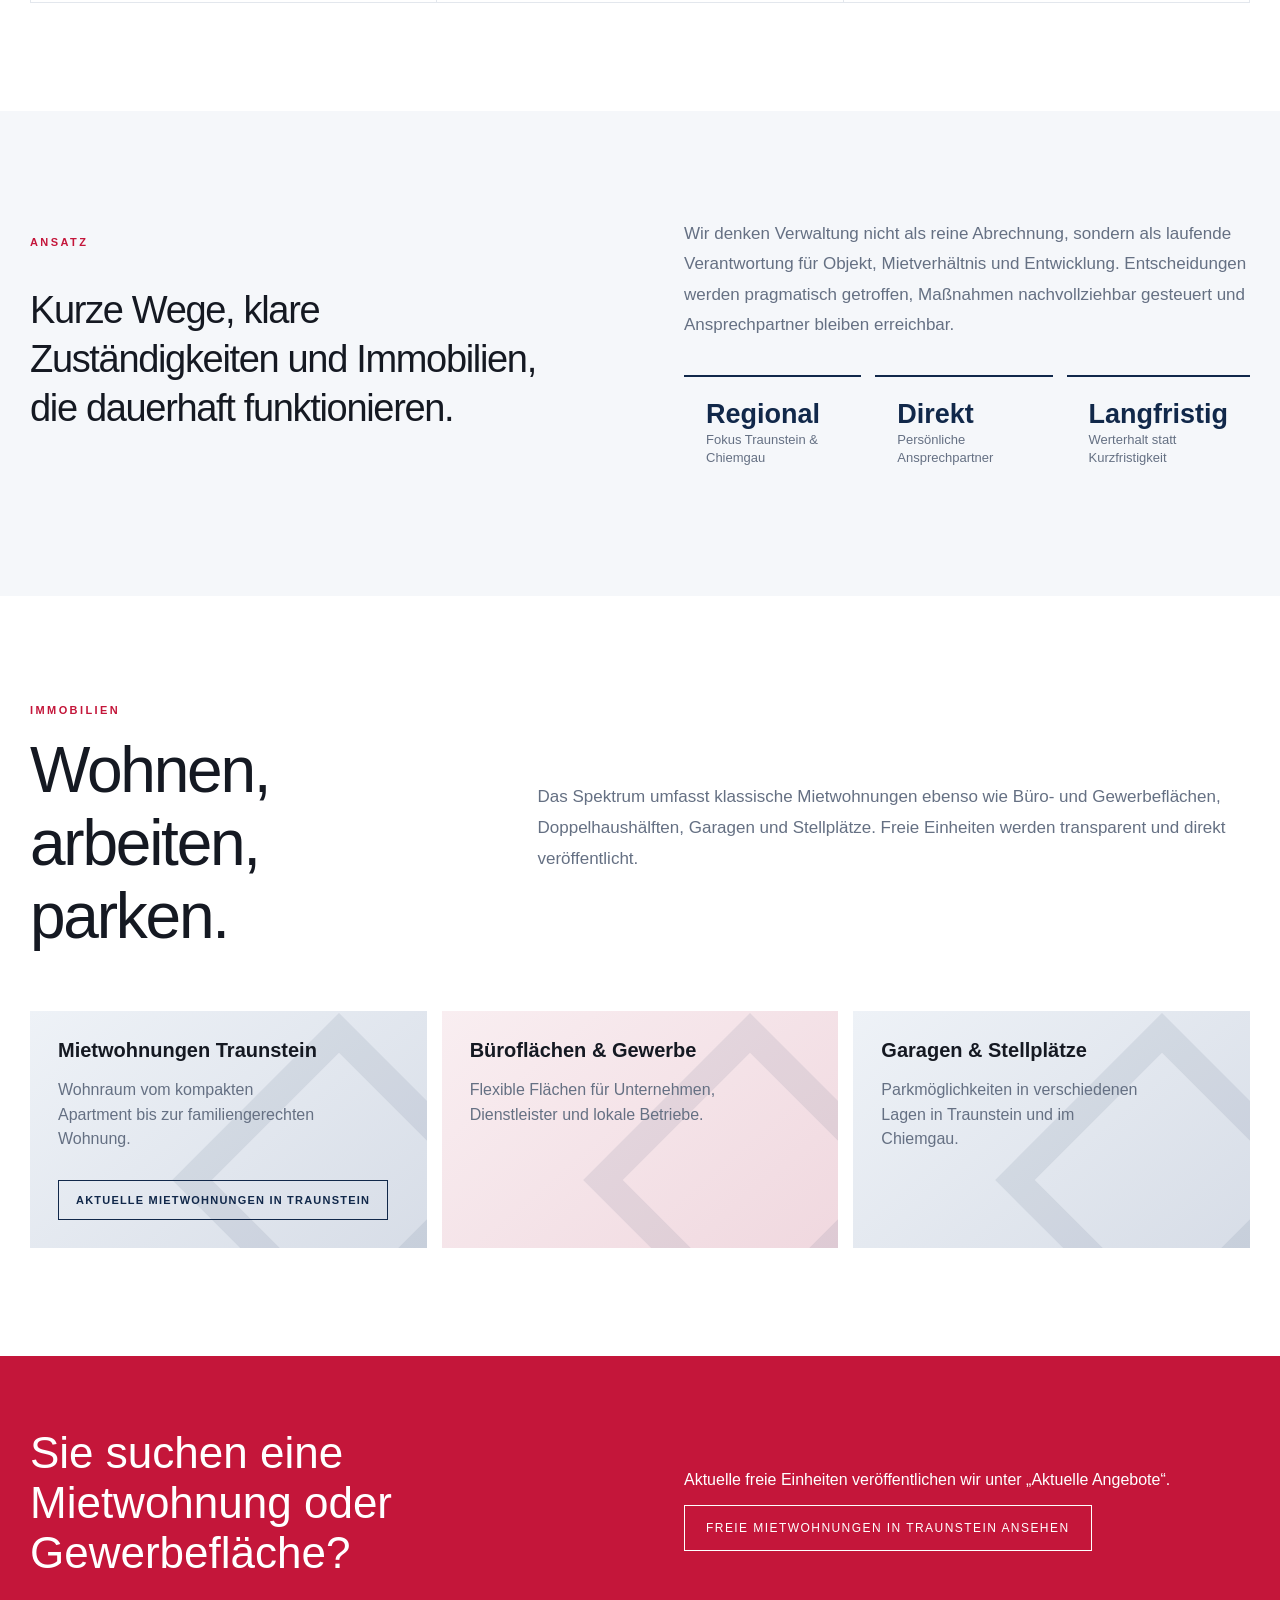
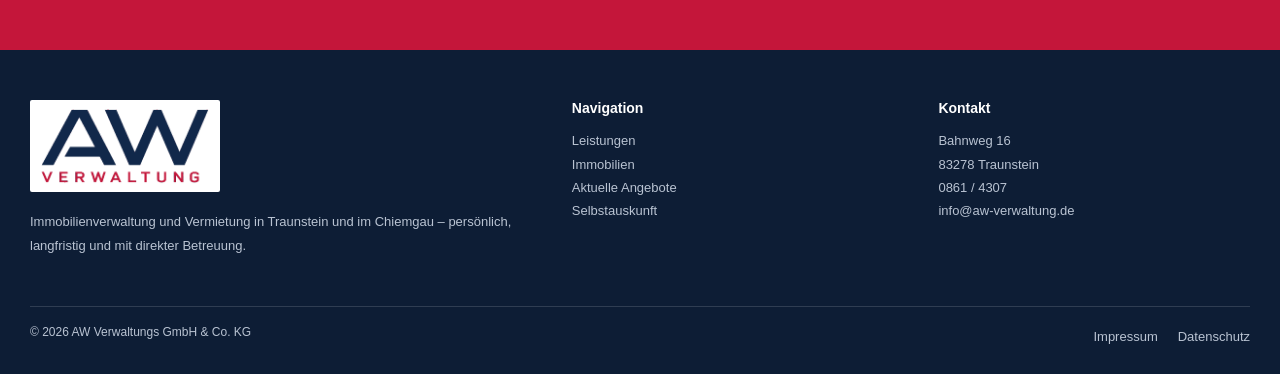
==== commit 8dc6adf0: "Neutralisiert Bestandsbezug auf Startseite" ====
--- a/index.html
+++ b/index.html
@@ -1 +1 @@
-<!doctype html><html lang="de"><head><meta charset="utf-8"><meta name="viewport" content="width=device-width,initial-scale=1"><title>Hausverwaltung Traunstein & Chiemgau | Mietwohnungen & Objektverwaltung | AW Verwaltung</title><meta name="description" content="AW Verwaltung in Traunstein: Hausverwaltung und Objektverwaltung im Chiemgau, Mietwohnungen in Traunstein, Büroflächen, Gewerbeimmobilien, Garagen und Stellplätze aus eigenem Bestand."><meta name="robots" content="index,follow,max-image-preview:large"><link rel="canonical" href="https://www.aw-verwaltung.de/"><meta property="og:title" content="AW Verwaltung | Immobilien in Traunstein & im Chiemgau"><meta property="og:description" content="Persönliche Immobilienverwaltung, Mietwohnungen, Büro- und Gewerbeflächen in Traunstein und im Chiemgau."><meta property="og:type" content="website"><meta property="og:url" content="https://www.aw-verwaltung.de/"><meta property="og:site_name" content="AW Verwaltung"><meta property="og:locale" content="de_DE"><meta property="og:image" content="https://www.aw-verwaltung.de/assets/aw-preview.jpg?v=20260828-2"><meta property="og:image:secure_url" content="https://www.aw-verwaltung.de/assets/aw-preview.jpg?v=20260828-2"><meta property="og:image:type" content="image/jpeg"><meta property="og:image:width" content="1200"><meta property="og:image:height" content="630"><meta property="og:image:alt" content="AW Verwaltung"><meta name="twitter:card" content="summary_large_image"><meta name="twitter:image" content="https://www.aw-verwaltung.de/assets/aw-preview.jpg?v=20260828-2"><link rel="icon" type="image/png" href="assets/aw-logo.png?v=20260904-5"><link rel="shortcut icon" href="assets/aw-logo.png?v=20260904-5"><link rel="apple-touch-icon" href="assets/apple-touch-icon.png"><link rel="stylesheet" href="styles.css"><script type="application/ld+json">{"@context":"https://schema.org","@graph":[{"@type":["Organization","RealEstateAgent"],"@id":"https://www.aw-verwaltung.de/#organization","name":"AW Verwaltungs GmbH & Co. KG","url":"https://www.aw-verwaltung.de/","email":"info@aw-verwaltung.de","telephone":"+49-861-4307","address":{"@type":"PostalAddress","streetAddress":"Bahnweg 16","postalCode":"83278","addressLocality":"Traunstein","addressCountry":"DE"},"areaServed":[{"@type":"City","name":"Traunstein"},{"@type":"AdministrativeArea","name":"Chiemgau"}],"knowsAbout":["Hausverwaltung","Objektverwaltung","Mietverwaltung","Mietwohnungen","Büroflächen","Gewerbeimmobilien","Garagen und Stellplätze"]},{"@type":"WebSite","@id":"https://www.aw-verwaltung.de/#website","url":"https://www.aw-verwaltung.de/","name":"AW Verwaltung","publisher":{"@id":"https://www.aw-verwaltung.de/#organization"},"inLanguage":"de-DE"}]}</script></head><body><header class="header"><div class="wrap nav"><a class="brand" href="index.html"><img src="assets/aw-logo.png" alt="AW Verwaltung"></a><button class="menu" aria-label="Menü öffnen" aria-expanded="false">☰</button><nav class="navlinks"><a href="unternehmen.html">Unternehmen</a><a href="leistungen.html">Leistungen</a><a href="immobilien.html">Immobilien</a><a href="angebote.html">Aktuelle Angebote</a><a href="wissenswertes.html">Wissenswertes</a><a href="selbstauskunft.html">Selbstauskunft</a><a class="nav-cta" href="kontakt.html">Kontakt</a></nav></div></header><main><section class="hero"><div class="hero-accent"></div><div class="wrap hero-inner"><div class="hero-copy"><div class="eyebrow">Immobilienverwaltung · Traunstein &amp; Chiemgau</div><h1>Hausverwaltung &amp; Immobilien in Traunstein.</h1><div style="font-size:clamp(22px,2.4vw,34px);line-height:1.2;color:#fff;margin:-8px 0 8px;letter-spacing:-.025em">Provisionfrei direkt vom Eigentümer.</div><span class="hero-typed" style="display:block;font-size:clamp(34px,4.5vw,62px);line-height:1.08;color:#ffced9;letter-spacing:-.04em;margin-bottom:24px" data-typed-phrases="Persönlich verwaltet.|Werte langfristig erhalten.|Modern organisiert.|Verlässlich betreut.">Persönlich verwaltet.</span><p>AW Verwaltung steht für langfristige Objektbetreuung, direkte Ansprechpartner und verlässliche Mietverhältnisse. Wir verwalten und entwickeln unseren Immobilienbestand in Traunstein und im Chiemgau mit einem klaren Blick auf Werterhalt, Wirtschaftlichkeit und die Bedürfnisse unserer Mieter.</p><div class="actions"><a class="btn btn-red" href="immobilien.html">Immobilien entdecken</a><a class="btn btn-ghost" href="angebote.html">Mietwohnungen in Traunstein</a></div></div></div></section><section class="section"><div class="wrap"><div class="section-head"><div><div class="label">AW Verwaltung</div><h2>Regional verankert. Langfristig gedacht.</h2></div><p>Als familiengeführte Immobilienverwaltung betreuen wir Wohn-, Gewerbe- und Stellflächen aus unserem eigenen Bestand. Unser Anspruch ist eine Verwaltung, die kaufmännische Klarheit, technische Betreuung und persönliche Kommunikation miteinander verbindet.</p></div><div class="grid3 reveal"><div class="card"><small>01</small><h3>Wohnraum &amp; Vermietung</h3><p>Mietwohnungen in Traunstein und im Chiemgau – provisionsfrei aus eigenem Bestand und mit direkter Betreuung.</p></div><div class="card"><small>02</small><h3>Objektverwaltung</h3><p>Kaufmännische und technische Verwaltung mit strukturierten Prozessen, Instandhaltung und nachhaltigem Werterhalt.</p></div><div class="card"><small>03</small><h3>Gewerbe &amp; Stellflächen</h3><p>Büro-, Einzelhandels- und sonstige Gewerbeflächen sowie Garagen und Stellplätze in regionalen Lagen.</p></div></div></div></section><section class="section soft"><div class="wrap split"><div><div class="label">Unser Ansatz</div><p class="statement">Kurze Wege, klare Zuständigkeiten und Immobilien, die dauerhaft funktionieren.</p></div><div><p class="lead">Wir denken Verwaltung nicht als reine Abrechnung, sondern als laufende Verantwortung für Objekt, Mietverhältnis und Bestand. Entscheidungen werden pragmatisch getroffen, Maßnahmen nachvollziehbar gesteuert und Ansprechpartner bleiben erreichbar.</p><div class="stats"><div class="stat"><strong>Regional</strong><span>Fokus Traunstein &amp; Chiemgau</span></div><div class="stat"><strong>Direkt</strong><span>Persönliche Ansprechpartner</span></div><div class="stat"><strong>Langfristig</strong><span>Werterhalt statt Kurzfristigkeit</span></div></div></div></div></section><section class="section"><div class="wrap"><div class="section-head"><div><div class="label">Immobilien</div><h2>Wohnen, arbeiten, parken.</h2></div><p>Unser Portfolio umfasst klassische Mietwohnungen ebenso wie Büro- und Gewerbeflächen, Doppelhaushälften, Garagen und Stellplätze. Freie Einheiten veröffentlichen wir transparent und direkt.</p></div><div class="portfolio reveal"><div class="property"><b>Mietwohnungen Traunstein</b><p>Wohnraum vom kompakten Apartment bis zur familiengerechten Wohnung.</p><a class="contact-action" href="angebote.html">Aktuelle Mietwohnungen in Traunstein</a></div><div class="property"><b>Büroflächen &amp; Gewerbe</b><p>Flexible Flächen für Unternehmen, Dienstleister und lokale Betriebe.</p></div><div class="property"><b>Garagen &amp; Stellplätze</b><p>Parkmöglichkeiten in verschiedenen Lagen unseres Bestands.</p></div></div></div></section><section class="cta-band"><div class="wrap split"><h2>Sie suchen eine Mietwohnung oder Gewerbefläche?</h2><div><p>Aktuelle freie Einheiten veröffentlichen wir unter „Aktuelle Angebote“.</p><a class="btn btn-ghost" href="angebote.html">Freie Mietwohnungen in Traunstein ansehen</a></div></div></section></main><footer class="footer"><div class="wrap"><div class="footer-grid"><div><img class="footer-logo" src="assets/aw-logo-footer.png" alt="AW Verwaltung"><p>Immobilienverwaltung und Vermietung in Traunstein und im Chiemgau – persönlich, langfristig und mit direkter Betreuung.</p></div><div><h4>Navigation</h4><a href="leistungen.html">Leistungen</a><br><a href="immobilien.html">Immobilien</a><br><a href="angebote.html">Aktuelle Angebote</a><br><a href="selbstauskunft.html">Selbstauskunft</a></div><div><h4>Kontakt</h4><p>Bahnweg 16<br>83278 Traunstein<br>0861 / 4307<br><a href="mailto:info@aw-verwaltung.de">info@aw-verwaltung.de</a></p></div></div><div class="footer-bottom"><span>© <span data-year></span> AW Verwaltungs GmbH &amp; Co. KG</span><div class="footer-links"><a href="impressum.html">Impressum</a><a href="datenschutz.html">Datenschutz</a></div></div></div></footer><script src="script.js?v=20260904-5"></script></body></html>
+<!doctype html><html lang="de"><head><meta charset="utf-8"><meta name="viewport" content="width=device-width,initial-scale=1"><title>Hausverwaltung Traunstein & Chiemgau | Mietwohnungen & Objektverwaltung | AW Verwaltung</title><meta name="description" content="AW Verwaltung in Traunstein: Hausverwaltung und Objektverwaltung im Chiemgau, Mietwohnungen in Traunstein, Büroflächen, Gewerbeimmobilien, Garagen und Stellplätze."><meta name="robots" content="index,follow,max-image-preview:large"><link rel="canonical" href="https://www.aw-verwaltung.de/"><meta property="og:title" content="AW Verwaltung | Immobilien in Traunstein & im Chiemgau"><meta property="og:description" content="Persönliche Immobilienverwaltung, Mietwohnungen, Büro- und Gewerbeflächen in Traunstein und im Chiemgau."><meta property="og:type" content="website"><meta property="og:url" content="https://www.aw-verwaltung.de/"><meta property="og:site_name" content="AW Verwaltung"><meta property="og:locale" content="de_DE"><meta property="og:image" content="https://www.aw-verwaltung.de/assets/aw-preview.jpg?v=20260828-2"><meta property="og:image:secure_url" content="https://www.aw-verwaltung.de/assets/aw-preview.jpg?v=20260828-2"><meta property="og:image:type" content="image/jpeg"><meta property="og:image:width" content="1200"><meta property="og:image:height" content="630"><meta property="og:image:alt" content="AW Verwaltung"><meta name="twitter:card" content="summary_large_image"><meta name="twitter:image" content="https://www.aw-verwaltung.de/assets/aw-preview.jpg?v=20260828-2"><link rel="icon" type="image/svg+xml" href="assets/favicon-aw.svg?v=20260904-8"><link rel="shortcut icon" type="image/svg+xml" href="assets/favicon-aw.svg?v=20260904-8"><link rel="apple-touch-icon" href="assets/apple-touch-icon.png"><link rel="stylesheet" href="styles.css"><link rel="stylesheet" href="enhancements.css?v=20260904-8"><script type="application/ld+json">{"@context":"https://schema.org","@graph":[{"@type":["Organization","RealEstateAgent"],"@id":"https://www.aw-verwaltung.de/#organization","name":"AW Verwaltungs GmbH & Co. KG","url":"https://www.aw-verwaltung.de/","email":"info@aw-verwaltung.de","telephone":"+49-861-4307","address":{"@type":"PostalAddress","streetAddress":"Bahnweg 16","postalCode":"83278","addressLocality":"Traunstein","addressCountry":"DE"},"areaServed":[{"@type":"City","name":"Traunstein"},{"@type":"AdministrativeArea","name":"Chiemgau"}],"knowsAbout":["Hausverwaltung","Objektverwaltung","Mietverwaltung","Mietwohnungen","Büroflächen","Gewerbeimmobilien","Garagen und Stellplätze"]},{"@type":"WebSite","@id":"https://www.aw-verwaltung.de/#website","url":"https://www.aw-verwaltung.de/","name":"AW Verwaltung","publisher":{"@id":"https://www.aw-verwaltung.de/#organization"},"inLanguage":"de-DE"}]}</script></head><body><header class="header"><div class="wrap nav"><a class="brand" href="index.html"><img src="assets/aw-logo.png" alt="AW Verwaltung"></a><button class="menu" aria-label="Menü öffnen" aria-expanded="false">☰</button><nav class="navlinks"><a href="unternehmen.html">Unternehmen</a><a href="leistungen.html">Leistungen</a><a href="immobilien.html">Immobilien</a><a href="angebote.html">Aktuelle Angebote</a><a href="wissenswertes.html">Wissenswertes</a><a href="selbstauskunft.html">Selbstauskunft</a><a class="nav-cta" href="kontakt.html">Kontakt</a></nav></div></header><main><section class="hero"><div class="hero-accent"></div><div class="wrap hero-inner"><div class="hero-copy"><div class="eyebrow">Immobilienverwaltung · Traunstein &amp; Chiemgau</div><h1>Hausverwaltung &amp; Immobilien in Traunstein.</h1><div style="font-size:clamp(22px,2.4vw,34px);line-height:1.2;color:#fff;margin:-8px 0 8px;letter-spacing:-.025em">Provisionfrei direkt vom Eigentümer.</div><span class="hero-typed" style="display:block;font-size:clamp(34px,4.5vw,62px);line-height:1.08;color:#ffced9;letter-spacing:-.04em;margin-bottom:24px" data-typed-phrases="Persönlich verwaltet.|Werte langfristig erhalten.|Modern organisiert.|Verlässlich betreut.">Persönlich verwaltet.</span><p>AW Verwaltung steht für langfristige Objektbetreuung, direkte Ansprechpartner und verlässliche Mietverhältnisse. Wir verwalten, vermieten und entwickeln Wohn- und Gewerbeimmobilien in Traunstein und im Chiemgau mit einem klaren Blick auf Werterhalt, Wirtschaftlichkeit und die Bedürfnisse der Mieter.</p><div class="actions"><a class="btn btn-red" href="immobilien.html">Immobilien entdecken</a><a class="btn btn-ghost" href="angebote.html">Mietwohnungen in Traunstein</a></div></div></div></section><section class="section"><div class="wrap"><div class="section-head"><div><div class="label">AW Verwaltung</div><h2>Regional verankert. Langfristig gedacht.</h2></div><p>Die Immobilienverwaltung verbindet kaufmännische Klarheit, technische Betreuung und persönliche Kommunikation. Kurze Entscheidungswege und ein langfristiger Blick auf Nutzung, Werterhalt und Entwicklung stehen dabei im Mittelpunkt.</p></div><div class="grid3 reveal"><div class="card"><small>01</small><h3>Wohnraum &amp; Vermietung</h3><p>Mietwohnungen in Traunstein und im Chiemgau – provisionsfrei und mit direkter Betreuung.</p></div><div class="card"><small>02</small><h3>Objektverwaltung</h3><p>Kaufmännische und technische Verwaltung mit strukturierten Prozessen, Instandhaltung und nachhaltigem Werterhalt.</p></div><div class="card"><small>03</small><h3>Gewerbe &amp; Stellflächen</h3><p>Büro-, Einzelhandels- und sonstige Gewerbeflächen sowie Garagen und Stellplätze in regionalen Lagen.</p></div></div></div></section><section class="section soft"><div class="wrap split"><div><div class="label">Ansatz</div><p class="statement">Kurze Wege, klare Zuständigkeiten und Immobilien, die dauerhaft funktionieren.</p></div><div><p class="lead">Wir denken Verwaltung nicht als reine Abrechnung, sondern als laufende Verantwortung für Objekt, Mietverhältnis und Entwicklung. Entscheidungen werden pragmatisch getroffen, Maßnahmen nachvollziehbar gesteuert und Ansprechpartner bleiben erreichbar.</p><div class="stats"><div class="stat"><strong>Regional</strong><span>Fokus Traunstein &amp; Chiemgau</span></div><div class="stat"><strong>Direkt</strong><span>Persönliche Ansprechpartner</span></div><div class="stat"><strong>Langfristig</strong><span>Werterhalt statt Kurzfristigkeit</span></div></div></div></div></section><section class="section"><div class="wrap"><div class="section-head"><div><div class="label">Immobilien</div><h2>Wohnen, arbeiten, parken.</h2></div><p>Das Spektrum umfasst klassische Mietwohnungen ebenso wie Büro- und Gewerbeflächen, Doppelhaushälften, Garagen und Stellplätze. Freie Einheiten werden transparent und direkt veröffentlicht.</p></div><div class="portfolio reveal"><div class="property"><b>Mietwohnungen Traunstein</b><p>Wohnraum vom kompakten Apartment bis zur familiengerechten Wohnung.</p><a class="contact-action" href="angebote.html">Aktuelle Mietwohnungen in Traunstein</a></div><div class="property"><b>Büroflächen &amp; Gewerbe</b><p>Flexible Flächen für Unternehmen, Dienstleister und lokale Betriebe.</p></div><div class="property"><b>Garagen &amp; Stellplätze</b><p>Parkmöglichkeiten in verschiedenen Lagen in Traunstein und im Chiemgau.</p></div></div></div></section><section class="cta-band"><div class="wrap split"><h2>Sie suchen eine Mietwohnung oder Gewerbefläche?</h2><div><p>Aktuelle freie Einheiten veröffentlichen wir unter „Aktuelle Angebote“.</p><a class="btn btn-ghost" href="angebote.html">Freie Mietwohnungen in Traunstein ansehen</a></div></div></section></main><footer class="footer"><div class="wrap"><div class="footer-grid"><div><img class="footer-logo" src="assets/aw-logo-footer.png" alt="AW Verwaltung"><p>Immobilienverwaltung und Vermietung in Traunstein und im Chiemgau – persönlich, langfristig und mit direkter Betreuung.</p></div><div><h4>Navigation</h4><a href="leistungen.html">Leistungen</a><br><a href="immobilien.html">Immobilien</a><br><a href="angebote.html">Aktuelle Angebote</a><br><a href="selbstauskunft.html">Selbstauskunft</a></div><div><h4>Kontakt</h4><p>Bahnweg 16<br>83278 Traunstein<br>0861 / 4307<br><a href="mailto:info@aw-verwaltung.de">info@aw-verwaltung.de</a></p></div></div><div class="footer-bottom"><span>© <span data-year></span> AW Verwaltungs GmbH & Co. KG</span><div class="footer-links"><a href="impressum.html">Impressum</a><a href="datenschutz.html">Datenschutz</a></div></div></div></footer><script src="script.js?v=20260904-8"></script></body></html>
--- a/enhancements.css
+++ b/enhancements.css
@@ -0,0 +1,4 @@
+.footer-logo{display:block!important;width:190px;height:auto;filter:none!important;opacity:1!important;margin:0 0 18px;background:#fff!important;padding:8px 10px!important;border-radius:2px!important}.footer-grid>div:first-child:before,.footer-grid>div:first-child p:before{content:none!important;display:none!important}.hero-typed{display:block;min-height:1.08em;color:#ffced9;position:relative;white-space:nowrap}.hero-typed:after{content:none!important;display:none!important}.contact-action{display:inline-flex!important;align-items:center;justify-content:center;width:auto!important;margin-top:12px!important;font-size:11px!important;font-weight:600!important;color:var(--navy)!important;border:1px solid var(--navy)!important;padding:13px 17px!important;letter-spacing:.11em;text-transform:uppercase;transition:.25s ease}.contact-action:hover{background:var(--navy);color:#fff!important}.insight-slider{position:relative;overflow:hidden;background:#e9edf2;box-shadow:0 18px 45px rgba(13,29,53,.08)}.insight-slide{margin:0}.insight-track{display:flex;transition:transform 1s cubic-bezier(.22,.61,.36,1);will-change:transform}.insight-slide{position:relative;flex:0 0 100%;height:clamp(380px,54vw,610px);overflow:hidden;background:#dfe5ed}.insight-slide img{width:100%;height:100%;object-fit:cover;display:block;image-rendering:auto;transform:scale(1.001)}.insight-slide:after{content:"";position:absolute;inset:45% 0 0;background:linear-gradient(transparent,rgba(13,29,53,.84))}.insight-caption{position:absolute;z-index:2;left:34px;bottom:34px;color:#fff;max-width:620px}.insight-caption b{display:block;font-size:clamp(23px,2.5vw,34px);font-weight:400;letter-spacing:-.025em}.insight-caption p{margin:8px 0 0;color:#e2e8ef;line-height:1.6;text-align:left!important}.slider-controls{position:absolute;z-index:4;right:26px;bottom:26px;display:flex;align-items:center;gap:8px}.slider-arrow{width:44px;height:44px;border:1px solid rgba(255,255,255,.65);background:rgba(13,29,53,.35);color:#fff;font-size:20px;cursor:pointer;backdrop-filter:blur(8px);transition:.25s ease}.slider-arrow:hover{background:#fff;color:var(--navy)}.slider-dots{position:absolute;z-index:4;left:34px;top:28px;display:flex;gap:7px}.slider-dot{width:30px;height:3px;border:0;background:rgba(255,255,255,.42);padding:0;cursor:pointer}.slider-dot.active{background:#fff}.vacancy-actions{margin-top:28px}.offer-empty{padding:44px;border:1px solid var(--line);background:#fff}.offer-grid{display:grid;grid-template-columns:repeat(4,1fr);gap:12px;margin-top:24px}.offer-type{padding:24px;border:1px solid var(--line);background:var(--soft);min-height:210px;display:flex;flex-direction:column}.offer-type small{color:var(--red);letter-spacing:.12em;text-transform:uppercase}.offer-type h3{font-size:19px;font-weight:500;margin:26px 0 7px}.offer-type p{font-size:13px;color:var(--muted);margin:0 0 20px}.offer-type .contact-action{margin-top:auto!important;align-self:flex-start}.offer-empty>.actions{display:none}.article-rich{max-width:900px}.article-rich h2{font-size:30px;font-weight:400;margin:48px 0 16px;letter-spacing:-.02em}.article-rich h3{font-size:20px;font-weight:500;margin:30px 0 10px}.article-rich p,.article-rich li{color:#535e70;line-height:1.78}.article-rich ul{padding-left:22px}.seo-intro{max-width:850px}.legal h3{font-size:18px;margin-top:28px}.brand img{object-fit:contain!important}.person-photo{display:block!important;width:100%!important;aspect-ratio:1/1!important;height:auto!important;object-fit:cover!important;object-position:center top!important;margin:0 0 18px!important;visibility:visible!important;opacity:1!important}.navlinks{gap:18px;font-size:11px}.section-head h2{line-height:1.14!important;letter-spacing:-.035em!important;text-wrap:balance}.hero p,.section-head p,.lead,.card p,.property p,.article-rich p,.article-rich li,.contact-grid p,.offer-empty p,.download p,.page-hero p{text-align:justify;text-justify:inter-word;hyphens:auto}.statement{line-height:1.28!important;text-wrap:balance}.section-head{align-items:start!important}.section-head>div:first-child{padding-right:12px}.mail-interest{margin-top:auto}.header{background:#fff!important;backdrop-filter:none!important;-webkit-backdrop-filter:none!important}.brand{overflow:visible!important;padding:4px 0}.brand img{width:148px!important;height:56px!important;object-fit:contain!important;object-position:left center!important;background:#fff!important}.footer-logo{display:block!important;width:190px!important;height:auto!important;max-height:none!important;object-fit:contain!important;object-position:left center!important;background:#fff!important;padding:8px 10px!important;border-radius:2px!important}.footer-grid>div:first-child:before,.footer-grid>div:first-child p:before{content:none!important;display:none!important}.footer-grid>div:first-child p{margin-top:0}.insight-slide img,.person-photo{backface-visibility:hidden;-webkit-backface-visibility:hidden}.image-loading{background:linear-gradient(110deg,#e3e8ef 8%,#edf1f5 18%,#e3e8ef 33%);background-size:200% 100%;animation:awImageLoad 1.2s linear infinite}.image-missing{background:#e3e8ef}.simon-photo-fallback[hidden],.person-photo[hidden]{display:none!important}@keyframes awImageLoad{to{background-position-x:-200%}}@media(max-width:1080px){.menu{display:block}.navlinks{display:none;position:absolute;left:0;right:0;top:86px;background:#fff;padding:24px;flex-direction:column;align-items:flex-start}.navlinks.open{display:flex}}@media(max-width:760px){.insight-slide{height:430px}.insight-caption{left:20px;right:20px;bottom:75px}.slider-controls{right:18px;bottom:18px}.slider-dots{left:20px;top:20px}.offer-grid{grid-template-columns:1fr 1fr}.section-head h2{font-size:clamp(34px,9vw,46px)!important;line-height:1.16!important}}@media(max-width:620px){.brand img{width:128px!important;height:48px!important}}@media(max-width:520px){.offer-grid{grid-template-columns:1fr}.hero-typed{min-height:2.18em;white-space:normal;font-size:.9em;line-height:1.08}.section-head h2{line-height:1.18!important}}@media(prefers-reduced-motion:reduce){.insight-track{transition:none}.image-loading{animation:none}}.person-photo-trigger{position:relative;display:block;width:100%;padding:0;margin:0 0 18px;border:0;background:#edf1f6;overflow:hidden;cursor:pointer;font:inherit}.person-photo-trigger .person-photo{margin:0!important;transition:transform .55s cubic-bezier(.22,.61,.36,1),filter .4s ease}.person-photo-trigger:hover .person-photo,.person-photo-trigger:focus-visible .person-photo{transform:scale(1.025);filter:brightness(.91)}.person-photo-trigger:focus-visible{outline:2px solid var(--red);outline-offset:3px}.person-photo-hint{position:absolute;left:14px;bottom:14px;z-index:2;display:inline-flex;align-items:center;gap:7px;padding:9px 12px;background:rgba(13,29,53,.88);color:#fff;font-size:10px;font-weight:600;letter-spacing:.12em;text-transform:uppercase;backdrop-filter:blur(8px);-webkit-backdrop-filter:blur(8px);transition:background .25s ease,transform .25s ease}.person-photo-hint::after{content:"→";font-size:13px;transition:transform .25s ease}.person-photo-trigger:hover .person-photo-hint{background:var(--red)}.person-photo-trigger:hover .person-photo-hint::after{transform:translateX(3px)}.profile-modal{position:fixed;inset:0;z-index:3000;display:grid;place-items:center;padding:24px;opacity:0;visibility:hidden;transition:opacity .3s ease,visibility .3s ease}.profile-modal.is-open{opacity:1;visibility:visible}.profile-modal__backdrop{position:absolute;inset:0;background:rgba(8,18,34,.68);backdrop-filter:blur(5px);-webkit-backdrop-filter:blur(5px);cursor:pointer}.profile-modal__panel{position:relative;z-index:1;width:min(920px,calc(100vw - 48px));max-height:calc(100vh - 48px);overflow-y:auto;background:#fff;border-top:4px solid var(--red);box-shadow:0 35px 90px rgba(7,18,34,.30),0 8px 30px rgba(7,18,34,.15);transform:translateY(16px) scale(.985);opacity:0;transition:transform .4s cubic-bezier(.22,.61,.36,1),opacity .3s ease}.profile-modal.is-open .profile-modal__panel{transform:translateY(0) scale(1);opacity:1}.profile-modal__layout{display:grid;grid-template-columns:300px 1fr}.profile-modal__visual{position:relative;min-height:100%;background:var(--navy);overflow:hidden}.profile-modal__visual img{display:block;width:100%;height:100%;min-height:520px;object-fit:cover;object-position:center top}.profile-modal__content{padding:58px 58px 52px}.profile-modal__content h2{margin:8px 0 4px;color:var(--navy);font-size:clamp(32px,4vw,46px);line-height:1.05;font-weight:400;letter-spacing:-.035em}.profile-modal__role{margin:10px 0 0!important;color:var(--red)!important;font-size:12px!important;font-weight:600;letter-spacing:.08em;text-transform:uppercase}.profile-modal__divider{width:52px;height:2px;margin:27px 0;background:var(--red)}.profile-modal__content>p:not(.profile-modal__role){margin:0 0 18px;color:#535e70;font-size:14px;line-height:1.78;text-align:left;hyphens:auto}.profile-modal__content>p:last-child{margin-bottom:0}.profile-modal__close{position:absolute;top:18px;right:20px;z-index:5;width:40px;height:40px;display:grid;place-items:center;padding:0;border:1px solid #dfe4eb;background:rgba(255,255,255,.92);color:var(--navy);font-size:28px;font-weight:300;line-height:1;cursor:pointer;transition:background .2s ease,color .2s ease,border-color .2s ease}.profile-modal__close:hover{background:var(--navy);border-color:var(--navy);color:#fff}body.profile-modal-open{overflow:hidden}@media(max-width:780px){.profile-modal{padding:18px}.profile-modal__panel{width:min(640px,calc(100vw - 36px));max-height:calc(100vh - 36px)}.profile-modal__layout{grid-template-columns:1fr}.profile-modal__visual{height:280px;min-height:0}.profile-modal__visual img{height:100%;min-height:0;object-position:center 22%}.profile-modal__content{padding:38px 32px 36px}.profile-modal__close{top:12px;right:12px}}@media(max-width:520px){.profile-modal{padding:10px}.profile-modal__panel{width:calc(100vw - 20px);max-height:calc(100vh - 20px)}.profile-modal__visual{height:230px}.profile-modal__content{padding:31px 23px 30px}.profile-modal__content h2{font-size:32px}.profile-modal__content>p:not(.profile-modal__role){font-size:13.5px;line-height:1.72}.person-photo-hint{left:10px;bottom:10px}}@media(prefers-reduced-motion:reduce){.profile-modal,.profile-modal__panel,.person-photo-trigger .person-photo,.person-photo-hint{transition:none}}.initials-profile-trigger{position:relative;display:block;width:100%;padding:0;margin:0 0 18px;border:0;background:transparent;overflow:hidden;cursor:pointer;font:inherit}.initials-profile-trigger .initials{width:100%;margin:0!important;transition:transform .55s cubic-bezier(.22,.61,.36,1),filter .4s ease}.initials-profile-trigger:hover .initials,.initials-profile-trigger:focus-visible .initials{transform:scale(1.025);filter:brightness(.9)}.initials-profile-trigger:focus-visible{outline:2px solid var(--red);outline-offset:3px}.initials-profile-trigger:hover .person-photo-hint{background:var(--red)}.initials-profile-trigger:hover .person-photo-hint::after{transform:translateX(3px)}.profile-modal__visual--initials{display:flex;align-items:center;justify-content:center;min-height:520px;background:linear-gradient(145deg,#193554,#2d5077)}.profile-modal__visual--initials span{color:#fff;font-size:72px;font-weight:300;letter-spacing:.04em}@media(max-width:780px){.profile-modal__visual--initials{min-height:0;height:280px}.profile-modal__visual--initials span{font-size:58px}}@media(max-width:520px){.profile-modal__visual--initials{height:230px}.profile-modal__visual--initials span{font-size:50px}}
+
+/* Site-wide readability and alignment normalization */
+p,li{hyphens:none!important;-webkit-hyphens:none!important;word-break:normal!important}.hero p,.section-head p,.lead,.card p,.property p,.article-rich p,.article-rich li,.contact-grid p,.offer-empty p,.download p,.page-hero p,.profile-modal__content>p:not(.profile-modal__role){text-align:left!important;text-justify:auto!important;hyphens:none!important;-webkit-hyphens:none!important;word-break:normal!important}.section-head{align-items:center!important}.section-head>p{align-self:center!important}.split{align-items:center!important}@media(max-width:920px){.section-head{align-items:start!important}.section-head>p{align-self:auto!important}}
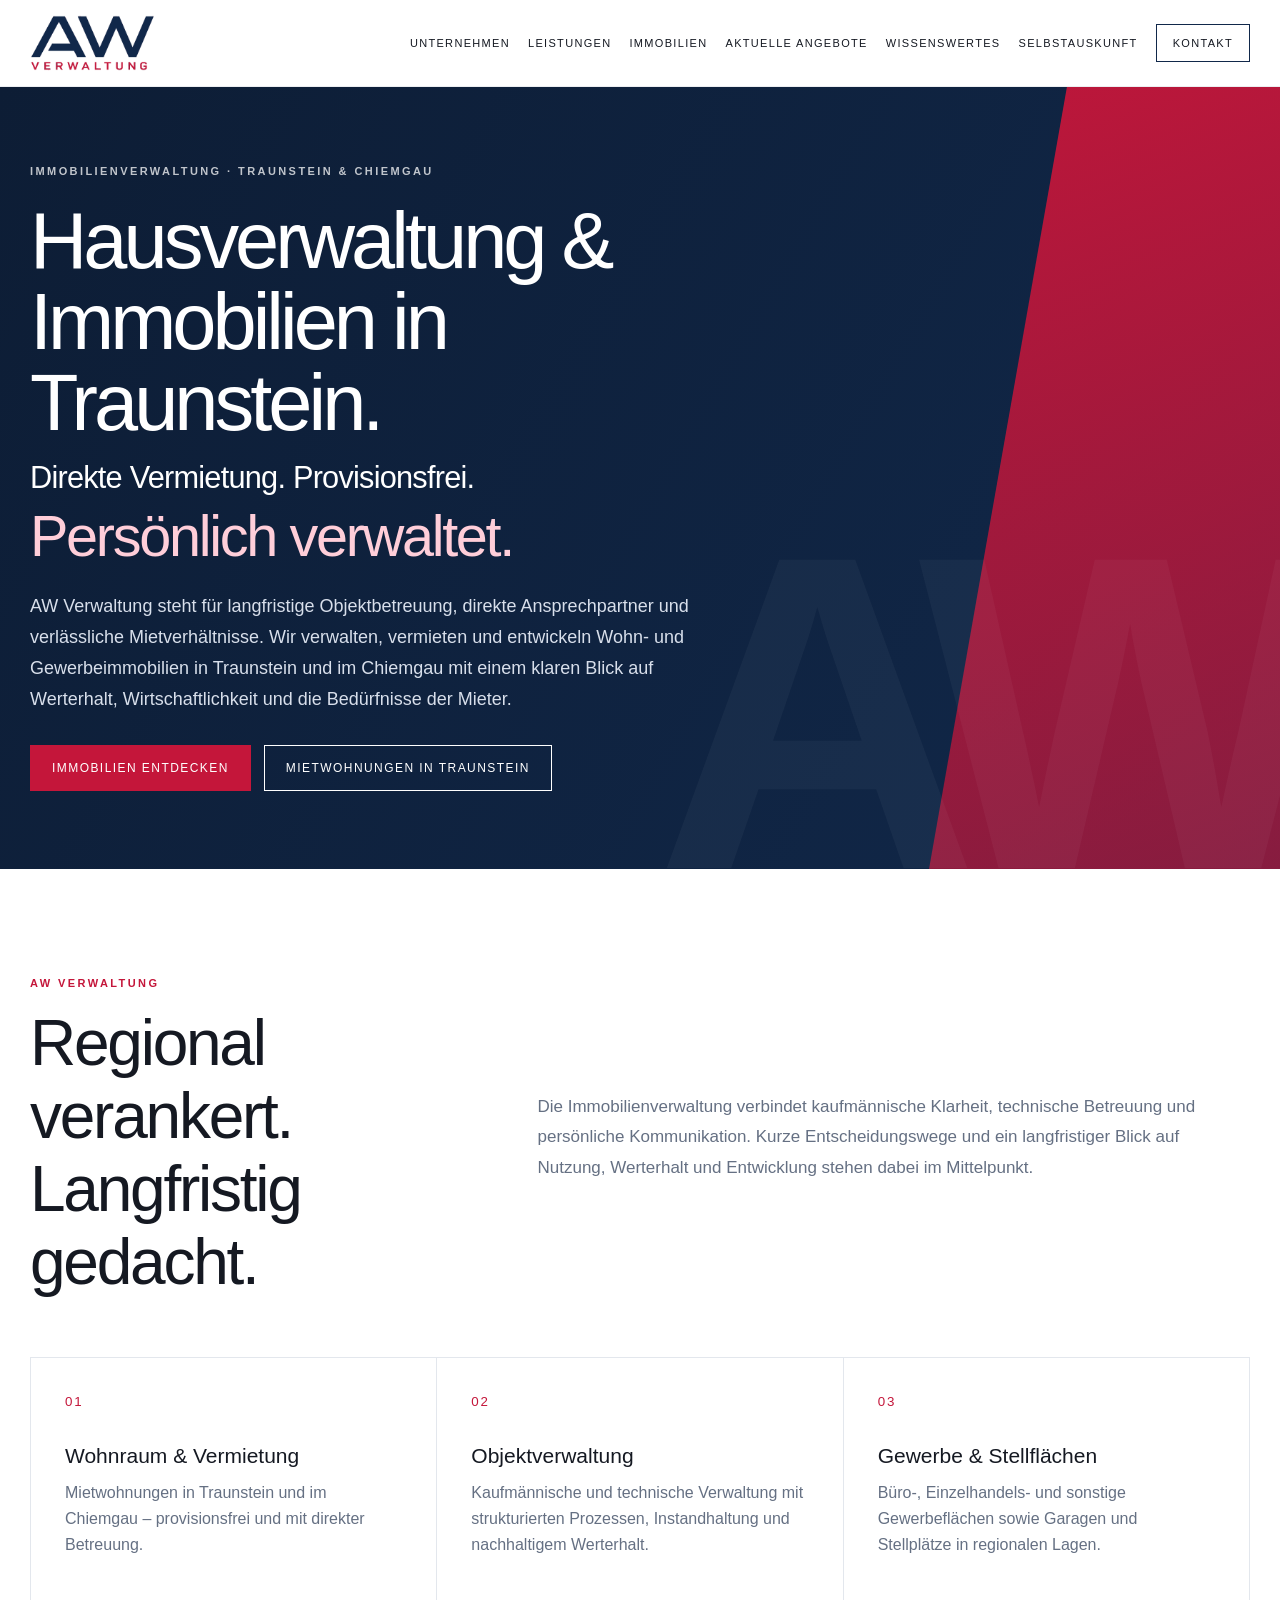
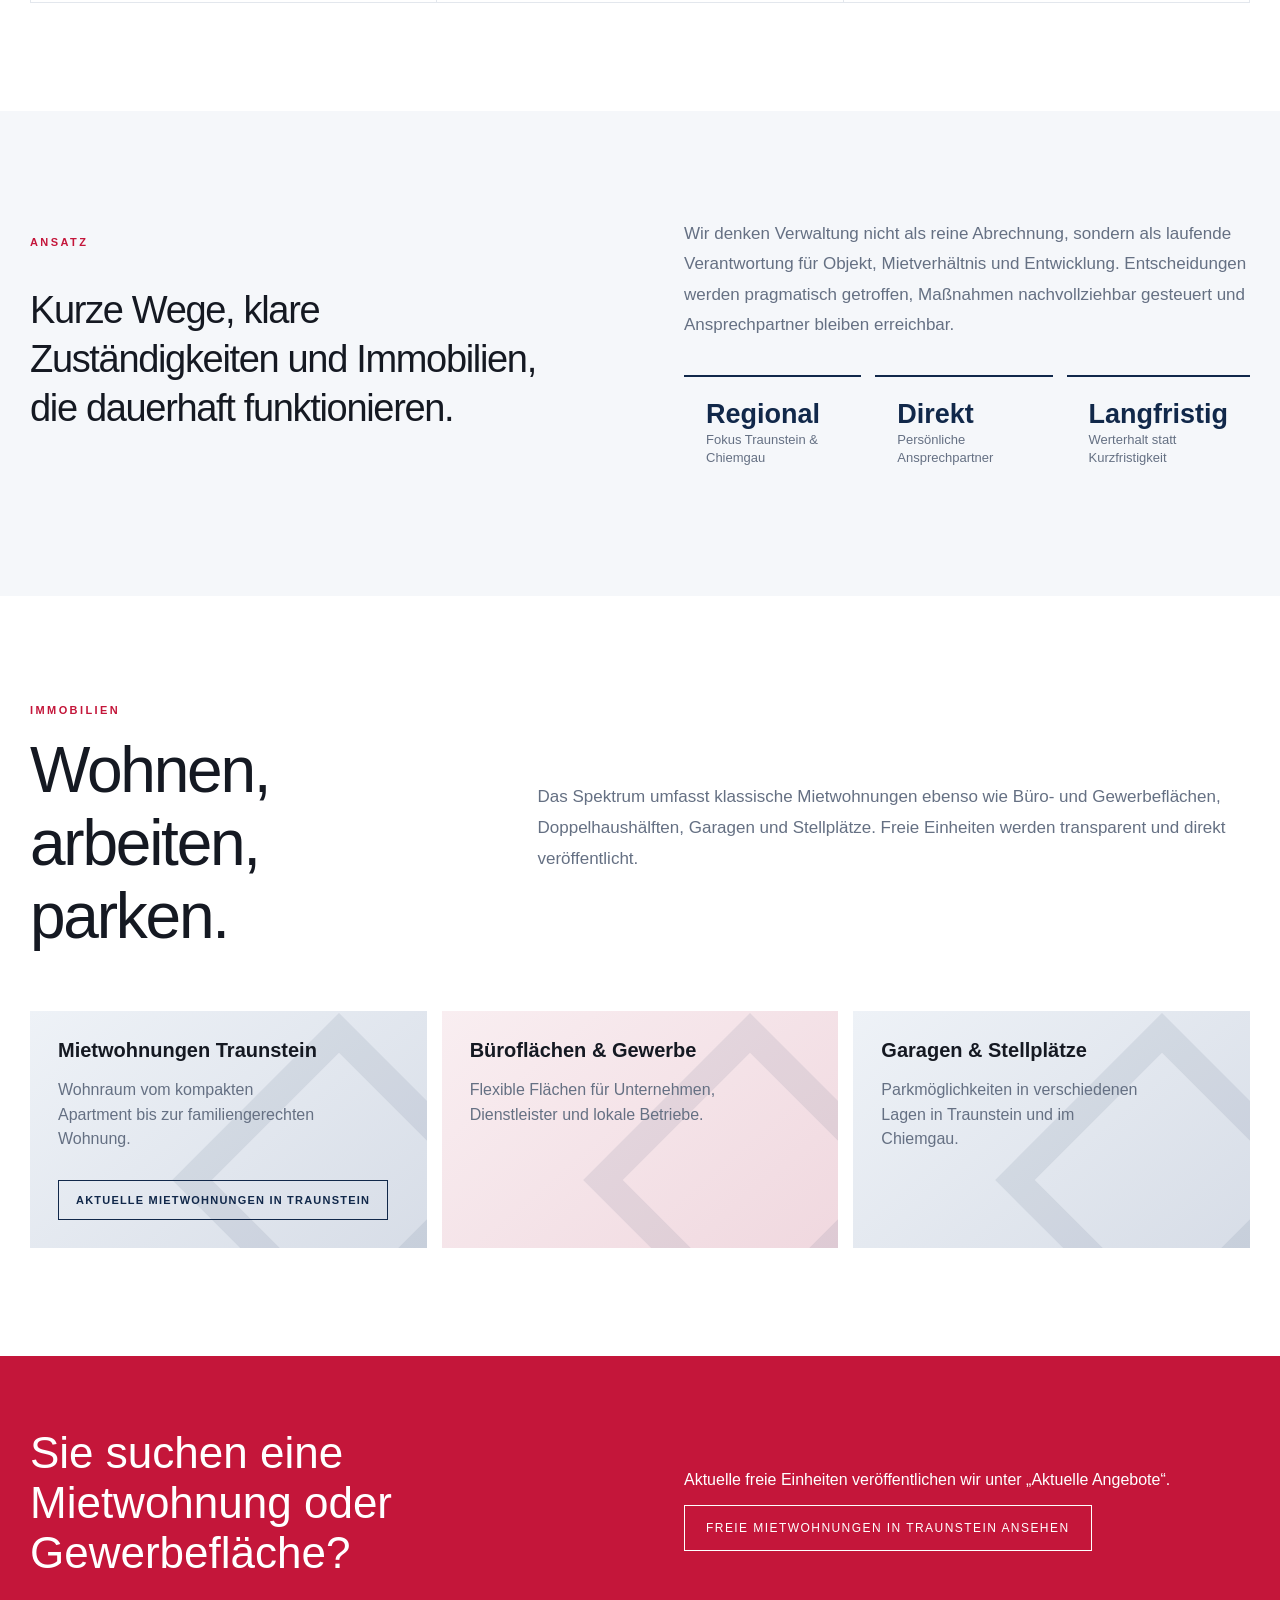
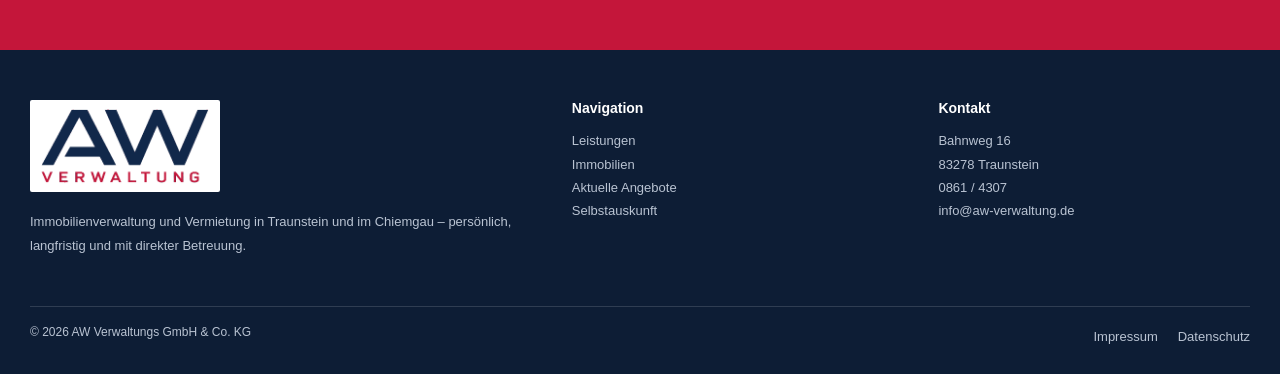
==== commit dcc87662: "Remove ownership references from homepage" ====
--- a/index.html
+++ b/index.html
@@ -1 +1 @@
-<!doctype html><html lang="de"><head><meta charset="utf-8"><meta name="viewport" content="width=device-width,initial-scale=1"><title>Hausverwaltung Traunstein & Chiemgau | Mietwohnungen & Objektverwaltung | AW Verwaltung</title><meta name="description" content="AW Verwaltung in Traunstein: Hausverwaltung und Objektverwaltung im Chiemgau, Mietwohnungen in Traunstein, Büroflächen, Gewerbeimmobilien, Garagen und Stellplätze."><meta name="robots" content="index,follow,max-image-preview:large"><link rel="canonical" href="https://www.aw-verwaltung.de/"><meta property="og:title" content="AW Verwaltung | Immobilien in Traunstein & im Chiemgau"><meta property="og:description" content="Persönliche Immobilienverwaltung, Mietwohnungen, Büro- und Gewerbeflächen in Traunstein und im Chiemgau."><meta property="og:type" content="website"><meta property="og:url" content="https://www.aw-verwaltung.de/"><meta property="og:site_name" content="AW Verwaltung"><meta property="og:locale" content="de_DE"><meta property="og:image" content="https://www.aw-verwaltung.de/assets/aw-preview.jpg?v=20260828-2"><meta property="og:image:secure_url" content="https://www.aw-verwaltung.de/assets/aw-preview.jpg?v=20260828-2"><meta property="og:image:type" content="image/jpeg"><meta property="og:image:width" content="1200"><meta property="og:image:height" content="630"><meta property="og:image:alt" content="AW Verwaltung"><meta name="twitter:card" content="summary_large_image"><meta name="twitter:image" content="https://www.aw-verwaltung.de/assets/aw-preview.jpg?v=20260828-2"><link rel="icon" type="image/svg+xml" href="assets/favicon-aw.svg?v=20260904-8"><link rel="shortcut icon" type="image/svg+xml" href="assets/favicon-aw.svg?v=20260904-8"><link rel="apple-touch-icon" href="assets/apple-touch-icon.png"><link rel="stylesheet" href="styles.css"><link rel="stylesheet" href="enhancements.css?v=20260904-8"><script type="application/ld+json">{"@context":"https://schema.org","@graph":[{"@type":["Organization","RealEstateAgent"],"@id":"https://www.aw-verwaltung.de/#organization","name":"AW Verwaltungs GmbH & Co. KG","url":"https://www.aw-verwaltung.de/","email":"info@aw-verwaltung.de","telephone":"+49-861-4307","address":{"@type":"PostalAddress","streetAddress":"Bahnweg 16","postalCode":"83278","addressLocality":"Traunstein","addressCountry":"DE"},"areaServed":[{"@type":"City","name":"Traunstein"},{"@type":"AdministrativeArea","name":"Chiemgau"}],"knowsAbout":["Hausverwaltung","Objektverwaltung","Mietverwaltung","Mietwohnungen","Büroflächen","Gewerbeimmobilien","Garagen und Stellplätze"]},{"@type":"WebSite","@id":"https://www.aw-verwaltung.de/#website","url":"https://www.aw-verwaltung.de/","name":"AW Verwaltung","publisher":{"@id":"https://www.aw-verwaltung.de/#organization"},"inLanguage":"de-DE"}]}</script></head><body><header class="header"><div class="wrap nav"><a class="brand" href="index.html"><img src="assets/aw-logo.png" alt="AW Verwaltung"></a><button class="menu" aria-label="Menü öffnen" aria-expanded="false">☰</button><nav class="navlinks"><a href="unternehmen.html">Unternehmen</a><a href="leistungen.html">Leistungen</a><a href="immobilien.html">Immobilien</a><a href="angebote.html">Aktuelle Angebote</a><a href="wissenswertes.html">Wissenswertes</a><a href="selbstauskunft.html">Selbstauskunft</a><a class="nav-cta" href="kontakt.html">Kontakt</a></nav></div></header><main><section class="hero"><div class="hero-accent"></div><div class="wrap hero-inner"><div class="hero-copy"><div class="eyebrow">Immobilienverwaltung · Traunstein &amp; Chiemgau</div><h1>Hausverwaltung &amp; Immobilien in Traunstein.</h1><div style="font-size:clamp(22px,2.4vw,34px);line-height:1.2;color:#fff;margin:-8px 0 8px;letter-spacing:-.025em">Provisionfrei direkt vom Eigentümer.</div><span class="hero-typed" style="display:block;font-size:clamp(34px,4.5vw,62px);line-height:1.08;color:#ffced9;letter-spacing:-.04em;margin-bottom:24px" data-typed-phrases="Persönlich verwaltet.|Werte langfristig erhalten.|Modern organisiert.|Verlässlich betreut.">Persönlich verwaltet.</span><p>AW Verwaltung steht für langfristige Objektbetreuung, direkte Ansprechpartner und verlässliche Mietverhältnisse. Wir verwalten, vermieten und entwickeln Wohn- und Gewerbeimmobilien in Traunstein und im Chiemgau mit einem klaren Blick auf Werterhalt, Wirtschaftlichkeit und die Bedürfnisse der Mieter.</p><div class="actions"><a class="btn btn-red" href="immobilien.html">Immobilien entdecken</a><a class="btn btn-ghost" href="angebote.html">Mietwohnungen in Traunstein</a></div></div></div></section><section class="section"><div class="wrap"><div class="section-head"><div><div class="label">AW Verwaltung</div><h2>Regional verankert. Langfristig gedacht.</h2></div><p>Die Immobilienverwaltung verbindet kaufmännische Klarheit, technische Betreuung und persönliche Kommunikation. Kurze Entscheidungswege und ein langfristiger Blick auf Nutzung, Werterhalt und Entwicklung stehen dabei im Mittelpunkt.</p></div><div class="grid3 reveal"><div class="card"><small>01</small><h3>Wohnraum &amp; Vermietung</h3><p>Mietwohnungen in Traunstein und im Chiemgau – provisionsfrei und mit direkter Betreuung.</p></div><div class="card"><small>02</small><h3>Objektverwaltung</h3><p>Kaufmännische und technische Verwaltung mit strukturierten Prozessen, Instandhaltung und nachhaltigem Werterhalt.</p></div><div class="card"><small>03</small><h3>Gewerbe &amp; Stellflächen</h3><p>Büro-, Einzelhandels- und sonstige Gewerbeflächen sowie Garagen und Stellplätze in regionalen Lagen.</p></div></div></div></section><section class="section soft"><div class="wrap split"><div><div class="label">Ansatz</div><p class="statement">Kurze Wege, klare Zuständigkeiten und Immobilien, die dauerhaft funktionieren.</p></div><div><p class="lead">Wir denken Verwaltung nicht als reine Abrechnung, sondern als laufende Verantwortung für Objekt, Mietverhältnis und Entwicklung. Entscheidungen werden pragmatisch getroffen, Maßnahmen nachvollziehbar gesteuert und Ansprechpartner bleiben erreichbar.</p><div class="stats"><div class="stat"><strong>Regional</strong><span>Fokus Traunstein &amp; Chiemgau</span></div><div class="stat"><strong>Direkt</strong><span>Persönliche Ansprechpartner</span></div><div class="stat"><strong>Langfristig</strong><span>Werterhalt statt Kurzfristigkeit</span></div></div></div></div></section><section class="section"><div class="wrap"><div class="section-head"><div><div class="label">Immobilien</div><h2>Wohnen, arbeiten, parken.</h2></div><p>Das Spektrum umfasst klassische Mietwohnungen ebenso wie Büro- und Gewerbeflächen, Doppelhaushälften, Garagen und Stellplätze. Freie Einheiten werden transparent und direkt veröffentlicht.</p></div><div class="portfolio reveal"><div class="property"><b>Mietwohnungen Traunstein</b><p>Wohnraum vom kompakten Apartment bis zur familiengerechten Wohnung.</p><a class="contact-action" href="angebote.html">Aktuelle Mietwohnungen in Traunstein</a></div><div class="property"><b>Büroflächen &amp; Gewerbe</b><p>Flexible Flächen für Unternehmen, Dienstleister und lokale Betriebe.</p></div><div class="property"><b>Garagen &amp; Stellplätze</b><p>Parkmöglichkeiten in verschiedenen Lagen in Traunstein und im Chiemgau.</p></div></div></div></section><section class="cta-band"><div class="wrap split"><h2>Sie suchen eine Mietwohnung oder Gewerbefläche?</h2><div><p>Aktuelle freie Einheiten veröffentlichen wir unter „Aktuelle Angebote“.</p><a class="btn btn-ghost" href="angebote.html">Freie Mietwohnungen in Traunstein ansehen</a></div></div></section></main><footer class="footer"><div class="wrap"><div class="footer-grid"><div><img class="footer-logo" src="assets/aw-logo-footer.png" alt="AW Verwaltung"><p>Immobilienverwaltung und Vermietung in Traunstein und im Chiemgau – persönlich, langfristig und mit direkter Betreuung.</p></div><div><h4>Navigation</h4><a href="leistungen.html">Leistungen</a><br><a href="immobilien.html">Immobilien</a><br><a href="angebote.html">Aktuelle Angebote</a><br><a href="selbstauskunft.html">Selbstauskunft</a></div><div><h4>Kontakt</h4><p>Bahnweg 16<br>83278 Traunstein<br>0861 / 4307<br><a href="mailto:info@aw-verwaltung.de">info@aw-verwaltung.de</a></p></div></div><div class="footer-bottom"><span>© <span data-year></span> AW Verwaltungs GmbH & Co. KG</span><div class="footer-links"><a href="impressum.html">Impressum</a><a href="datenschutz.html">Datenschutz</a></div></div></div></footer><script src="script.js?v=20260904-8"></script></body></html>+<!doctype html><html lang="de"><head><meta charset="utf-8"><meta name="viewport" content="width=device-width,initial-scale=1"><title>Hausverwaltung Traunstein & Chiemgau | Mietwohnungen & Objektverwaltung | AW Verwaltung</title><meta name="description" content="AW Verwaltung in Traunstein: Hausverwaltung und Objektverwaltung im Chiemgau, Mietwohnungen in Traunstein, Büroflächen, Gewerbeimmobilien, Garagen und Stellplätze."><meta name="robots" content="index,follow,max-image-preview:large"><link rel="canonical" href="https://www.aw-verwaltung.de/"><meta property="og:title" content="AW Verwaltung | Immobilien in Traunstein & im Chiemgau"><meta property="og:description" content="Persönliche Immobilienverwaltung, Mietwohnungen, Büro- und Gewerbeflächen in Traunstein und im Chiemgau."><meta property="og:type" content="website"><meta property="og:url" content="https://www.aw-verwaltung.de/"><meta property="og:site_name" content="AW Verwaltung"><meta property="og:locale" content="de_DE"><meta property="og:image" content="https://www.aw-verwaltung.de/assets/aw-preview.jpg?v=20260828-2"><meta property="og:image:secure_url" content="https://www.aw-verwaltung.de/assets/aw-preview.jpg?v=20260828-2"><meta property="og:image:type" content="image/jpeg"><meta property="og:image:width" content="1200"><meta property="og:image:height" content="630"><meta property="og:image:alt" content="AW Verwaltung"><meta name="twitter:card" content="summary_large_image"><meta name="twitter:image" content="https://www.aw-verwaltung.de/assets/aw-preview.jpg?v=20260828-2"><link rel="icon" type="image/svg+xml" href="assets/favicon-aw.svg?v=20260904-8"><link rel="shortcut icon" type="image/svg+xml" href="assets/favicon-aw.svg?v=20260904-8"><link rel="apple-touch-icon" href="assets/apple-touch-icon.png"><link rel="stylesheet" href="styles.css"><link rel="stylesheet" href="enhancements.css?v=20260904-8"><script type="application/ld+json">{"@context":"https://schema.org","@graph":[{"@type":["Organization","RealEstateAgent"],"@id":"https://www.aw-verwaltung.de/#organization","name":"AW Verwaltungs GmbH & Co. KG","url":"https://www.aw-verwaltung.de/","email":"info@aw-verwaltung.de","telephone":"+49-861-4307","address":{"@type":"PostalAddress","streetAddress":"Bahnweg 16","postalCode":"83278","addressLocality":"Traunstein","addressCountry":"DE"},"areaServed":[{"@type":"City","name":"Traunstein"},{"@type":"AdministrativeArea","name":"Chiemgau"}],"knowsAbout":["Hausverwaltung","Objektverwaltung","Mietverwaltung","Mietwohnungen","Büroflächen","Gewerbeimmobilien","Garagen und Stellplätze"]},{"@type":"WebSite","@id":"https://www.aw-verwaltung.de/#website","url":"https://www.aw-verwaltung.de/","name":"AW Verwaltung","publisher":{"@id":"https://www.aw-verwaltung.de/#organization"},"inLanguage":"de-DE"}]}</script></head><body><header class="header"><div class="wrap nav"><a class="brand" href="index.html"><img src="assets/aw-logo.png" alt="AW Verwaltung"></a><button class="menu" aria-label="Menü öffnen" aria-expanded="false">☰</button><nav class="navlinks"><a href="unternehmen.html">Unternehmen</a><a href="leistungen.html">Leistungen</a><a href="immobilien.html">Immobilien</a><a href="angebote.html">Aktuelle Angebote</a><a href="wissenswertes.html">Wissenswertes</a><a href="selbstauskunft.html">Selbstauskunft</a><a class="nav-cta" href="kontakt.html">Kontakt</a></nav></div></header><main><section class="hero"><div class="hero-accent"></div><div class="wrap hero-inner"><div class="hero-copy"><div class="eyebrow">Immobilienverwaltung · Traunstein &amp; Chiemgau</div><h1>Hausverwaltung &amp; Immobilien in Traunstein.</h1><div style="font-size:clamp(22px,2.4vw,34px);line-height:1.2;color:#fff;margin:-8px 0 8px;letter-spacing:-.025em">Direkte Vermietung. Provisionsfrei.</div><span class="hero-typed" style="display:block;font-size:clamp(34px,4.5vw,62px);line-height:1.08;color:#ffced9;letter-spacing:-.04em;margin-bottom:24px" data-typed-phrases="Persönlich verwaltet.|Werte langfristig erhalten.|Modern organisiert.|Verlässlich betreut.">Persönlich verwaltet.</span><p>AW Verwaltung steht für langfristige Objektbetreuung, direkte Ansprechpartner und verlässliche Mietverhältnisse. Wir verwalten, vermieten und entwickeln Wohn- und Gewerbeimmobilien in Traunstein und im Chiemgau mit einem klaren Blick auf Werterhalt, Wirtschaftlichkeit und die Bedürfnisse der Mieter.</p><div class="actions"><a class="btn btn-red" href="immobilien.html">Immobilien entdecken</a><a class="btn btn-ghost" href="angebote.html">Mietwohnungen in Traunstein</a></div></div></div></section><section class="section"><div class="wrap"><div class="section-head"><div><div class="label">AW Verwaltung</div><h2>Regional verankert. Langfristig gedacht.</h2></div><p>Die Immobilienverwaltung verbindet kaufmännische Klarheit, technische Betreuung und persönliche Kommunikation. Kurze Entscheidungswege und ein langfristiger Blick auf Nutzung, Werterhalt und Entwicklung stehen dabei im Mittelpunkt.</p></div><div class="grid3 reveal"><div class="card"><small>01</small><h3>Wohnraum &amp; Vermietung</h3><p>Mietwohnungen in Traunstein und im Chiemgau – provisionsfrei und mit direkter Betreuung.</p></div><div class="card"><small>02</small><h3>Objektverwaltung</h3><p>Kaufmännische und technische Verwaltung mit strukturierten Prozessen, Instandhaltung und nachhaltigem Werterhalt.</p></div><div class="card"><small>03</small><h3>Gewerbe &amp; Stellflächen</h3><p>Büro-, Einzelhandels- und sonstige Gewerbeflächen sowie Garagen und Stellplätze in regionalen Lagen.</p></div></div></div></section><section class="section soft"><div class="wrap split"><div><div class="label">Ansatz</div><p class="statement">Kurze Wege, klare Zuständigkeiten und Immobilien, die dauerhaft funktionieren.</p></div><div><p class="lead">Wir denken Verwaltung nicht als reine Abrechnung, sondern als laufende Verantwortung für Objekt, Mietverhältnis und Entwicklung. Entscheidungen werden pragmatisch getroffen, Maßnahmen nachvollziehbar gesteuert und Ansprechpartner bleiben erreichbar.</p><div class="stats"><div class="stat"><strong>Regional</strong><span>Fokus Traunstein &amp; Chiemgau</span></div><div class="stat"><strong>Direkt</strong><span>Persönliche Ansprechpartner</span></div><div class="stat"><strong>Langfristig</strong><span>Werterhalt statt Kurzfristigkeit</span></div></div></div></div></section><section class="section"><div class="wrap"><div class="section-head"><div><div class="label">Immobilien</div><h2>Wohnen, arbeiten, parken.</h2></div><p>Das Spektrum umfasst klassische Mietwohnungen ebenso wie Büro- und Gewerbeflächen, Doppelhaushälften, Garagen und Stellplätze. Freie Einheiten werden transparent und direkt veröffentlicht.</p></div><div class="portfolio reveal"><div class="property"><b>Mietwohnungen Traunstein</b><p>Wohnraum vom kompakten Apartment bis zur familiengerechten Wohnung.</p><a class="contact-action" href="angebote.html">Aktuelle Mietwohnungen in Traunstein</a></div><div class="property"><b>Büroflächen &amp; Gewerbe</b><p>Flexible Flächen für Unternehmen, Dienstleister und lokale Betriebe.</p></div><div class="property"><b>Garagen &amp; Stellplätze</b><p>Parkmöglichkeiten in verschiedenen Lagen in Traunstein und im Chiemgau.</p></div></div></div></section><section class="cta-band"><div class="wrap split"><h2>Sie suchen eine Mietwohnung oder Gewerbefläche?</h2><div><p>Aktuelle freie Einheiten veröffentlichen wir unter „Aktuelle Angebote“.</p><a class="btn btn-ghost" href="angebote.html">Freie Mietwohnungen in Traunstein ansehen</a></div></div></section></main><footer class="footer"><div class="wrap"><div class="footer-grid"><div><img class="footer-logo" src="assets/aw-logo-footer.png" alt="AW Verwaltung"><p>Immobilienverwaltung und Vermietung in Traunstein und im Chiemgau – persönlich, langfristig und mit direkter Betreuung.</p></div><div><h4>Navigation</h4><a href="leistungen.html">Leistungen</a><br><a href="immobilien.html">Immobilien</a><br><a href="angebote.html">Aktuelle Angebote</a><br><a href="selbstauskunft.html">Selbstauskunft</a></div><div><h4>Kontakt</h4><p>Bahnweg 16<br>83278 Traunstein<br>0861 / 4307<br><a href="mailto:info@aw-verwaltung.de">info@aw-verwaltung.de</a></p></div></div><div class="footer-bottom"><span>© <span data-year></span> AW Verwaltungs GmbH & Co. KG</span><div class="footer-links"><a href="impressum.html">Impressum</a><a href="datenschutz.html">Datenschutz</a></div></div></div></footer><script src="script.js?v=20260904-8"></script></body></html>
